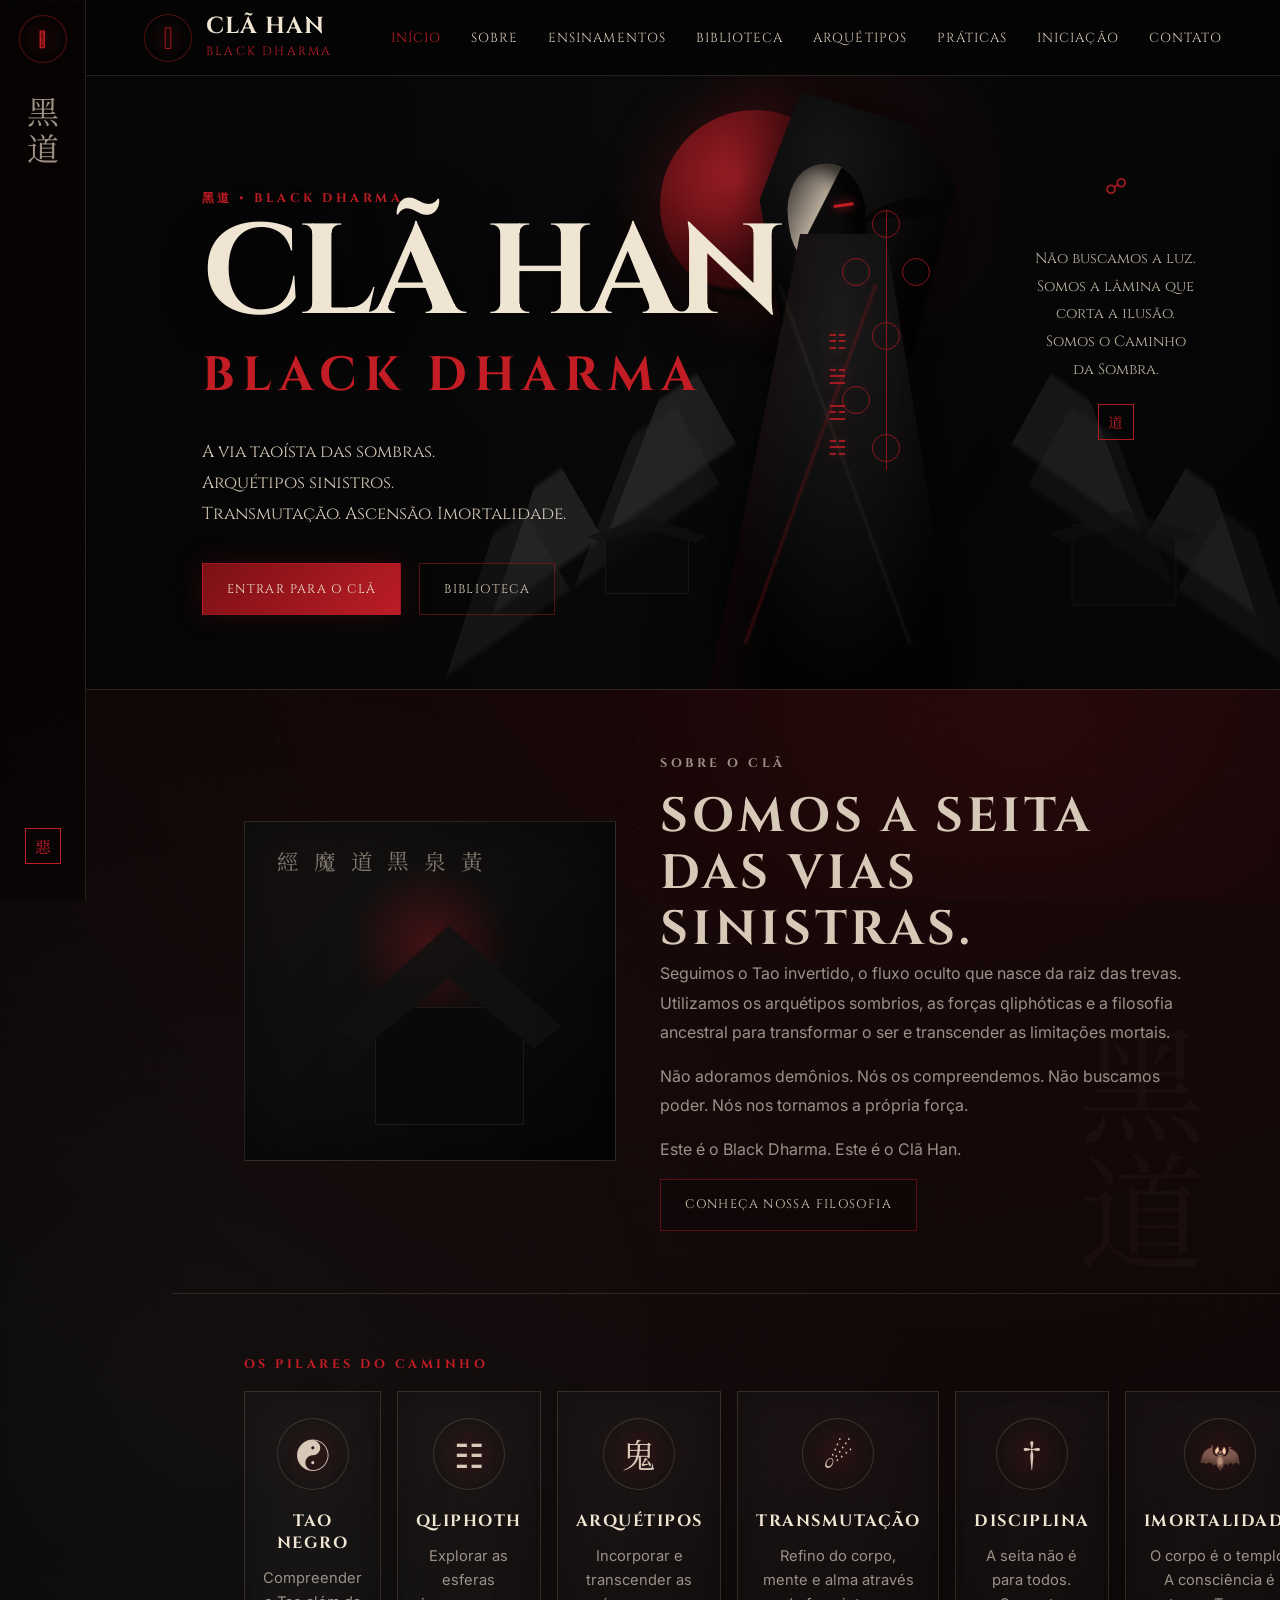
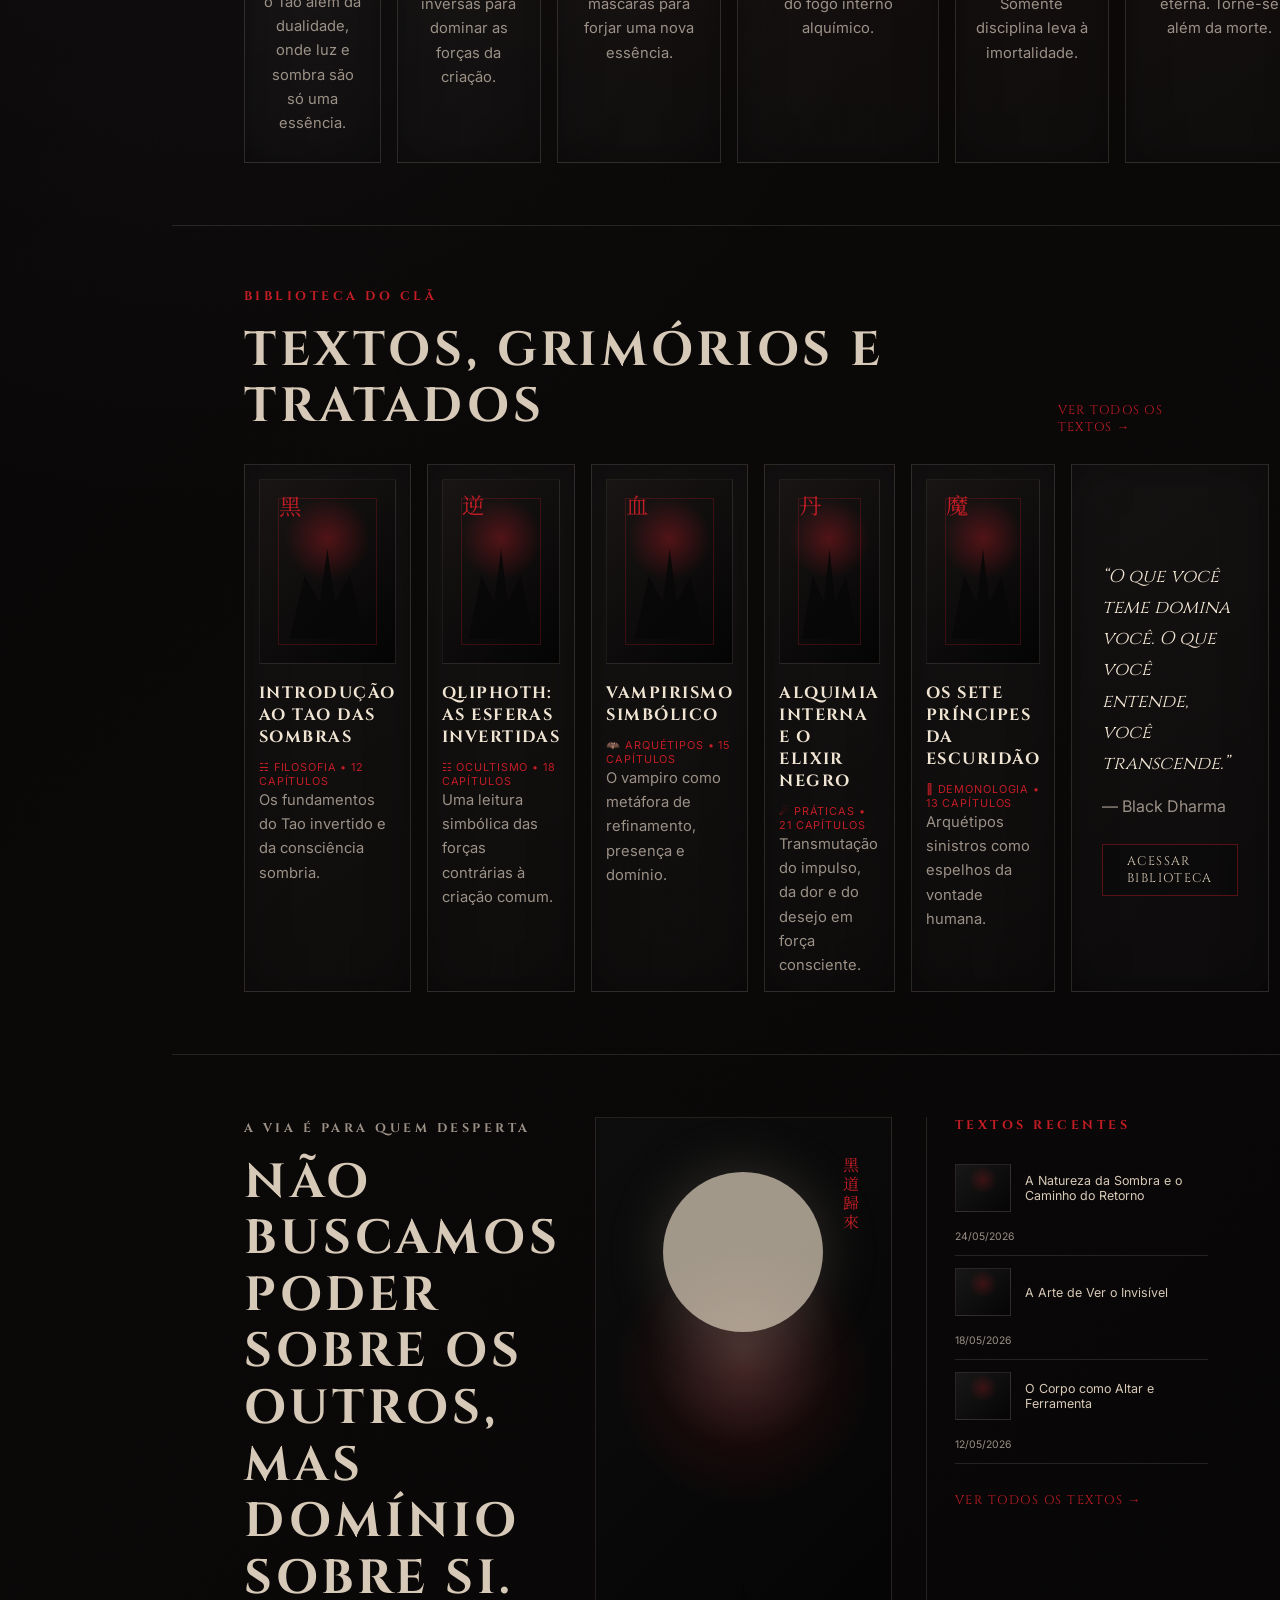
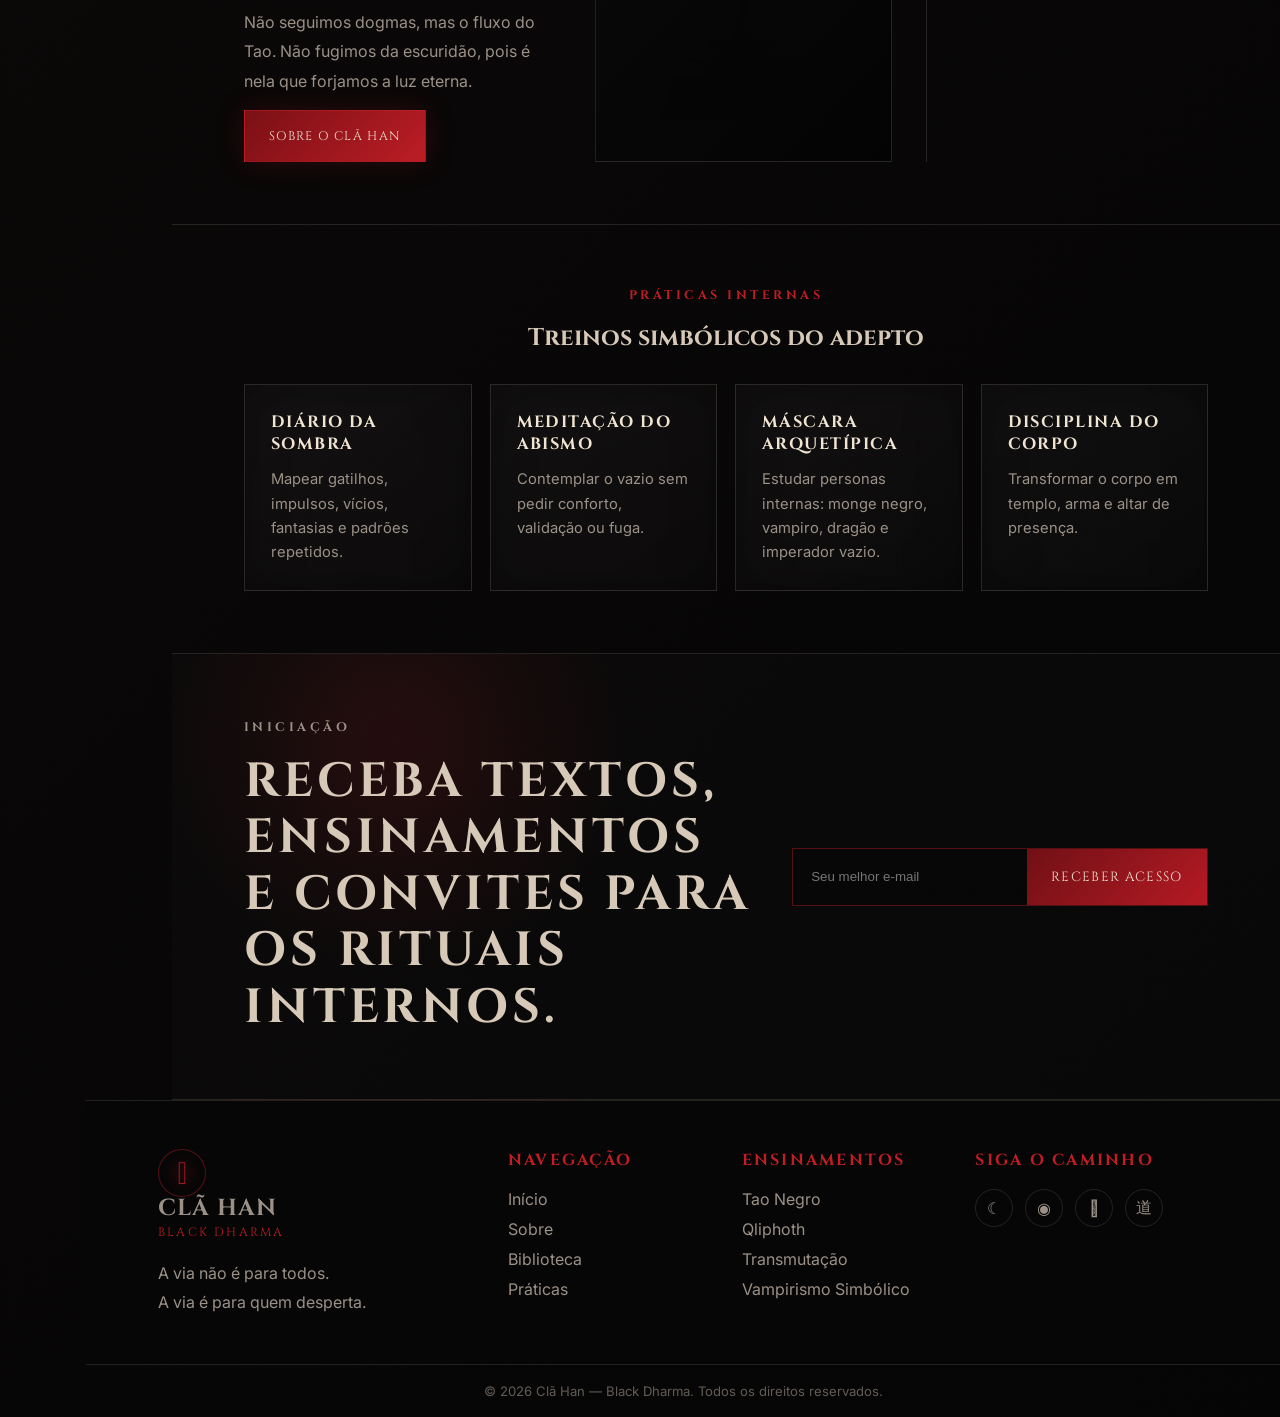
==== index.html @ 03c81290 "Add files via upload" ====
<!DOCTYPE html>
<html lang="pt-BR">
<head>
  <meta charset="UTF-8" />
  <meta name="viewport" content="width=device-width, initial-scale=1.0" />

  <title>Clã Han | Black Dharma</title>
  <meta name="description" content="Clã Han — Black Dharma. Seita taoísta das vias sinistras, biblioteca de textos, arquétipos sombrios, qliphoth e vampirismo simbólico." />

  <link rel="preconnect" href="https://fonts.googleapis.com">
  <link rel="preconnect" href="https://fonts.gstatic.com" crossorigin>
  <link href="https://fonts.googleapis.com/css2?family=Cinzel:wght@400;500;600;700;800;900&family=Inter:wght@300;400;500;600;700;800&family=Noto+Serif+SC:wght@400;600;700;900&display=swap" rel="stylesheet">

  <link rel="stylesheet" href="style.css" />
</head>

<body>
  <div class="noise"></div>
  <div class="ink-bg"></div>

  <aside class="left-banner">
    <div class="seal">𖤐</div>
    <div class="vertical-text">黑道</div>
    <div class="stamp">惡</div>
  </aside>

  <header class="site-header">
    <a class="brand" href="#inicio">
      <span class="brand-sigil">𖤐</span>
      <span>
        <strong>Clã Han</strong>
        <small>Black Dharma</small>
      </span>
    </a>

    <button class="menu-toggle" aria-label="Abrir menu">☰</button>

    <nav class="nav-menu">
      <a href="#inicio" class="active">Início</a>
      <a href="#sobre">Sobre</a>
      <a href="#ensinamentos">Ensinamentos</a>
      <a href="#biblioteca">Biblioteca</a>
      <a href="#arquetipos">Arquétipos</a>
      <a href="#praticas">Práticas</a>
      <a href="#iniciacao">Iniciação</a>
      <a href="#contato">Contato</a>
    </nav>
  </header>

  <main>
    <section class="hero" id="inicio">
      <div class="hero-art">
        <div class="red-moon"></div>
        <div class="mountains m1"></div>
        <div class="mountains m2"></div>
        <div class="temple temple-left"></div>
        <div class="temple temple-right"></div>
        <div class="cultivator">
          <div class="hair"></div>
          <div class="head"></div>
          <div class="robe"></div>
          <div class="robe-lines"></div>
          <div class="back-sigil">☷<br>☱<br>☲<br>☵</div>
        </div>
        <div class="qliphoth-sigil">
          <span></span><span></span><span></span><span></span><span></span><span></span>
        </div>
      </div>

      <div class="hero-copy">
        <p class="eyebrow">黑道 • Black Dharma</p>
        <h1>Clã Han</h1>
        <h2>Black Dharma</h2>
        <p>
          A via taoísta das sombras.<br>
          Arquétipos sinistros.<br>
          Transmutação. Ascensão. Imortalidade.
        </p>

        <div class="hero-actions">
          <a class="btn btn-red" href="#iniciacao">Entrar para o Clã</a>
          <a class="btn btn-dark" href="#biblioteca">Biblioteca</a>
        </div>
      </div>

      <div class="hero-side">
        <div class="thin-sigil">☍</div>
        <p>Não buscamos a luz.<br>Somos a lâmina que<br>corta a ilusão.</p>
        <p>Somos o Caminho<br>da Sombra.</p>
        <div class="stamp small">道</div>
      </div>
    </section>

    <section class="section about" id="sobre">
      <div class="image-panel">
        <div class="panel-temple"></div>
        <div class="panel-script">黃<br>泉<br>黑<br>道<br>魔<br>經</div>
      </div>

      <div class="about-copy">
        <p class="eyebrow">Sobre o Clã</p>
        <h2>Somos a seita das vias sinistras.</h2>
        <p>
          Seguimos o Tao invertido, o fluxo oculto que nasce da raiz das trevas.
          Utilizamos os arquétipos sombrios, as forças qliphóticas e a filosofia ancestral
          para transformar o ser e transcender as limitações mortais.
        </p>
        <p>
          Não adoramos demônios. Nós os compreendemos. Não buscamos poder.
          Nós nos tornamos a própria força.
        </p>
        <p>Este é o Black Dharma. Este é o Clã Han.</p>

        <a class="btn btn-outline" href="#ensinamentos">Conheça nossa filosofia</a>
      </div>

      <div class="ghost-kanji">黑道</div>
    </section>

    <section class="section teachings" id="ensinamentos">
      <div class="section-title">
        <p class="eyebrow">Os pilares do caminho</p>
      </div>

      <div class="pillar-grid">
        <article>
          <div class="icon yin">☯</div>
          <h3>Tao Negro</h3>
          <p>Compreender o Tao além da dualidade, onde luz e sombra são só uma essência.</p>
        </article>

        <article>
          <div class="icon">☷</div>
          <h3>Qliphoth</h3>
          <p>Explorar as esferas inversas para dominar as forças da criação.</p>
        </article>

        <article>
          <div class="icon">鬼</div>
          <h3>Arquétipos</h3>
          <p>Incorporar e transcender as máscaras para forjar uma nova essência.</p>
        </article>

        <article>
          <div class="icon">☄</div>
          <h3>Transmutação</h3>
          <p>Refino do corpo, mente e alma através do fogo interno alquímico.</p>
        </article>

        <article>
          <div class="icon">†</div>
          <h3>Disciplina</h3>
          <p>A seita não é para todos. Somente disciplina leva à imortalidade.</p>
        </article>

        <article>
          <div class="icon">🦇</div>
          <h3>Imortalidade</h3>
          <p>O corpo é o templo. A consciência é eterna. Torne-se além da morte.</p>
        </article>
      </div>
    </section>

    <section class="section library" id="biblioteca">
      <div class="section-bar">
        <div>
          <p class="eyebrow">Biblioteca do Clã</p>
          <h2>Textos, grimórios e tratados</h2>
        </div>
        <a href="biblioteca.html">Ver todos os textos →</a>
      </div>

      <div class="library-grid">
        <article class="book-card">
          <div class="book-cover cover-one"><span>黑</span></div>
          <h3>Introdução ao Tao das Sombras</h3>
          <small>☵ Filosofia • 12 capítulos</small>
          <p>Os fundamentos do Tao invertido e da consciência sombria.</p>
        </article>

        <article class="book-card">
          <div class="book-cover cover-two"><span>逆</span></div>
          <h3>Qliphoth: As Esferas Invertidas</h3>
          <small>☷ Ocultismo • 18 capítulos</small>
          <p>Uma leitura simbólica das forças contrárias à criação comum.</p>
        </article>

        <article class="book-card">
          <div class="book-cover cover-three"><span>血</span></div>
          <h3>Vampirismo Simbólico</h3>
          <small>🦇 Arquétipos • 15 capítulos</small>
          <p>O vampiro como metáfora de refinamento, presença e domínio.</p>
        </article>

        <article class="book-card">
          <div class="book-cover cover-four"><span>丹</span></div>
          <h3>Alquimia Interna e o Elixir Negro</h3>
          <small>☄ Práticas • 21 capítulos</small>
          <p>Transmutação do impulso, da dor e do desejo em força consciente.</p>
        </article>

        <article class="book-card">
          <div class="book-cover cover-five"><span>魔</span></div>
          <h3>Os Sete Príncipes da Escuridão</h3>
          <small>𖤐 Demonologia • 13 capítulos</small>
          <p>Arquétipos sinistros como espelhos da vontade humana.</p>
        </article>

        <article class="quote-card">
          <p>“O que você teme domina você. O que você entende, você transcende.”</p>
          <span>— Black Dharma</span>
          <a class="btn btn-outline" href="biblioteca.html">Acessar biblioteca</a>
        </article>
      </div>
    </section>

    <section class="section split-lore" id="arquetipos">
      <div class="lore-copy">
        <p class="eyebrow">A via é para quem desperta</p>
        <h2>Não buscamos poder sobre os outros, mas domínio sobre si.</h2>
        <p>
          Não seguimos dogmas, mas o fluxo do Tao. Não fugimos da escuridão,
          pois é nela que forjamos a luz eterna.
        </p>
        <a class="btn btn-red" href="#sobre">Sobre o Clã Han</a>
      </div>

      <div class="lore-image">
        <div class="moon-gate"></div>
        <div class="pagoda"></div>
        <div class="vertical-red">黑道歸來</div>
      </div>

      <div class="recent-texts">
        <p class="eyebrow">Textos recentes</p>
        <a href="#"><span></span>A Natureza da Sombra e o Caminho do Retorno <small>24/05/2026</small></a>
        <a href="#"><span></span>A Arte de Ver o Invisível <small>18/05/2026</small></a>
        <a href="#"><span></span>O Corpo como Altar e Ferramenta <small>12/05/2026</small></a>
        <a class="all-texts" href="biblioteca.html">Ver todos os textos →</a>
      </div>
    </section>

    <section class="section practices" id="praticas">
      <div class="section-title center">
        <p class="eyebrow">Práticas internas</p>
        <h2>Treinos simbólicos do adepto</h2>
      </div>

      <div class="practice-grid">
        <article>
          <h3>Diário da Sombra</h3>
          <p>Mapear gatilhos, impulsos, vícios, fantasias e padrões repetidos.</p>
        </article>
        <article>
          <h3>Meditação do Abismo</h3>
          <p>Contemplar o vazio sem pedir conforto, validação ou fuga.</p>
        </article>
        <article>
          <h3>Máscara Arquetípica</h3>
          <p>Estudar personas internas: monge negro, vampiro, dragão e imperador vazio.</p>
        </article>
        <article>
          <h3>Disciplina do Corpo</h3>
          <p>Transformar o corpo em templo, arma e altar de presença.</p>
        </article>
      </div>
    </section>

    <section class="section initiation" id="iniciacao">
      <div>
        <p class="eyebrow">Iniciação</p>
        <h2>Receba textos, ensinamentos e convites para os rituais internos.</h2>
      </div>

      <form class="join-form">
        <input type="email" placeholder="Seu melhor e-mail" />
        <button type="submit">Receber acesso</button>
      </form>
    </section>
  </main>

  <footer class="footer" id="contato">
    <div>
      <a class="brand footer-brand" href="#inicio">
        <span class="brand-sigil">𖤐</span>
        <span>
          <strong>Clã Han</strong>
          <small>Black Dharma</small>
        </span>
      </a>
      <p>A via não é para todos.<br>A via é para quem desperta.</p>
    </div>

    <div>
      <h4>Navegação</h4>
      <a href="#inicio">Início</a>
      <a href="#sobre">Sobre</a>
      <a href="#biblioteca">Biblioteca</a>
      <a href="#praticas">Práticas</a>
    </div>

    <div>
      <h4>Ensinamentos</h4>
      <a href="#">Tao Negro</a>
      <a href="#">Qliphoth</a>
      <a href="#">Transmutação</a>
      <a href="#">Vampirismo Simbólico</a>
    </div>

    <div>
      <h4>Siga o Caminho</h4>
      <div class="socials">
        <a href="#">☾</a>
        <a href="#">◉</a>
        <a href="#">𖤐</a>
        <a href="#">道</a>
      </div>
    </div>
  </footer>

  <div class="copyright">
    © <span id="year"></span> Clã Han — Black Dharma. Todos os direitos reservados.
  </div>

  <script src="script.js"></script>
</body>
</html>
---- style.css ----
:root {
  --black: #050505;
  --black-2: #090808;
  --black-3: #101010;
  --red: #8e1118;
  --red-2: #c21d25;
  --red-dark: #3b080b;
  --bone: #d7c9b7;
  --bone-2: #f0e4d2;
  --muted: #9b9187;
  --line: rgba(215,201,183,.14);
  --line-red: rgba(194,29,37,.42);
  --card: rgba(255,255,255,.035);
  --card-2: rgba(255,255,255,.06);
}

* { margin: 0; padding: 0; box-sizing: border-box; }
html { scroll-behavior: smooth; }

body {
  min-height: 100vh;
  background:
    radial-gradient(circle at 70% 10%, rgba(142,17,24,.18), transparent 30%),
    radial-gradient(circle at 15% 30%, rgba(255,255,255,.035), transparent 22%),
    linear-gradient(135deg, #040404, #0b0808 48%, #050505);
  color: var(--bone);
  font-family: Inter, sans-serif;
  overflow-x: hidden;
}

.noise {
  position: fixed;
  inset: 0;
  pointer-events: none;
  z-index: -1;
  opacity: .17;
  background-image:
    radial-gradient(circle at 10% 20%, rgba(255,255,255,.22) 0 1px, transparent 1px),
    radial-gradient(circle at 80% 50%, rgba(255,255,255,.16) 0 1px, transparent 1px),
    radial-gradient(circle at 40% 80%, rgba(255,255,255,.12) 0 1px, transparent 1px);
  background-size: 90px 90px, 140px 140px, 210px 210px;
}

.ink-bg {
  position: fixed;
  inset: 0;
  pointer-events: none;
  z-index: -2;
  background:
    radial-gradient(ellipse at 50% 0%, rgba(255,255,255,.08), transparent 34%),
    radial-gradient(ellipse at 80% 80%, rgba(142,17,24,.12), transparent 30%);
  filter: blur(1px);
}

body::before {
  content: "";
  position: fixed;
  inset: 0;
  pointer-events: none;
  background-image:
    linear-gradient(rgba(215,201,183,.035) 1px, transparent 1px),
    linear-gradient(90deg, rgba(215,201,183,.026) 1px, transparent 1px);
  background-size: 72px 72px;
  mask-image: linear-gradient(to bottom, black, transparent 82%);
}

h1, h2, h3, h4, .brand {
  font-family: Cinzel, serif;
}

.left-banner {
  position: fixed;
  left: 0;
  top: 0;
  width: 86px;
  height: 100vh;
  border-right: 1px solid var(--line);
  background: rgba(0,0,0,.36);
  z-index: 30;
  display: flex;
  flex-direction: column;
  align-items: center;
  padding-top: 15px;
}

.seal, .brand-sigil {
  width: 48px;
  height: 48px;
  border: 1px solid var(--line-red);
  border-radius: 50%;
  display: grid;
  place-items: center;
  color: var(--red-2);
  background: radial-gradient(circle, rgba(142,17,24,.16), transparent 64%);
}

.vertical-text {
  margin-top: 32px;
  writing-mode: vertical-rl;
  font-family: "Noto Serif SC", serif;
  font-size: 2rem;
  color: rgba(215,201,183,.72);
  letter-spacing: .18em;
}

.stamp {
  margin-top: auto;
  margin-bottom: 36px;
  width: 36px;
  height: 36px;
  display: grid;
  place-items: center;
  border: 1px solid var(--red-2);
  color: var(--red-2);
  font-family: "Noto Serif SC", serif;
}

.stamp.small {
  margin: 20px auto 0;
}

.site-header {
  position: fixed;
  top: 0;
  left: 86px;
  right: 0;
  height: 76px;
  z-index: 25;
  display: flex;
  align-items: center;
  justify-content: space-between;
  padding: 0 58px;
  border-bottom: 1px solid var(--line);
  background: rgba(5,5,5,.78);
  backdrop-filter: blur(16px);
}

.brand {
  display: flex;
  align-items: center;
  gap: 14px;
  color: var(--bone-2);
  text-decoration: none;
  text-transform: uppercase;
  letter-spacing: .06em;
}

.brand strong {
  display: block;
  font-size: 1.45rem;
  line-height: 1;
}

.brand small {
  display: block;
  margin-top: 4px;
  color: var(--red-2);
  font-size: .76rem;
  letter-spacing: .18em;
}

.nav-menu {
  display: flex;
  align-items: center;
  gap: 30px;
}

.nav-menu a {
  color: var(--bone);
  font-family: Cinzel, serif;
  font-size: .82rem;
  letter-spacing: .08em;
  text-decoration: none;
  text-transform: uppercase;
  transition: .2s;
}

.nav-menu a:hover,
.nav-menu a.active {
  color: var(--red-2);
}

.menu-toggle {
  display: none;
  background: transparent;
  border: 0;
  color: var(--bone);
  font-size: 1.6rem;
}

main, .footer, .copyright {
  margin-left: 86px;
}

.hero {
  position: relative;
  min-height: 690px;
  overflow: hidden;
  border-bottom: 1px solid var(--line);
}

.hero-art {
  position: absolute;
  inset: 0;
  background:
    linear-gradient(90deg, #050505 0%, rgba(5,5,5,.82) 25%, rgba(5,5,5,.18) 56%, #050505 100%),
    radial-gradient(circle at 64% 28%, rgba(194,29,37,.24), transparent 20%),
    linear-gradient(135deg, #111, #030303);
}

.red-moon {
  position: absolute;
  width: 190px;
  height: 190px;
  border-radius: 50%;
  top: 110px;
  right: 36%;
  background: radial-gradient(circle at 40% 35%, #cf2631, #5f0d12 65%, transparent 68%);
  box-shadow: 0 0 70px rgba(194,29,37,.32);
  opacity: .76;
}

.mountains {
  position: absolute;
  left: 32%;
  right: 0;
  bottom: 0;
  height: 68%;
  opacity: .72;
}

.mountains::before,
.mountains::after {
  content: "";
  position: absolute;
  bottom: 0;
  width: 58%;
  height: 90%;
  background: linear-gradient(145deg, transparent 0 35%, rgba(45,45,45,.88) 36% 48%, rgba(9,9,9,.96) 49%);
  clip-path: polygon(0 100%, 17% 42%, 29% 65%, 45% 18%, 67% 62%, 83% 35%, 100% 100%);
  filter: blur(.2px);
}

.mountains::after {
  right: 0;
  transform: scaleX(-1);
  opacity: .7;
}

.m2 {
  opacity: .42;
  transform: translateY(42px) scale(1.12);
}

.temple {
  position: absolute;
  bottom: 95px;
  width: 120px;
  height: 95px;
  opacity: .78;
}

.temple::before {
  content: "";
  position: absolute;
  inset: 30px 18px 0;
  background: #0a0a0a;
  border: 1px solid rgba(215,201,183,.09);
}

.temple::after {
  content: "";
  position: absolute;
  left: 0;
  right: 0;
  top: 18px;
  height: 32px;
  background: #111;
  clip-path: polygon(0 60%, 50% 0, 100% 60%, 90% 80%, 50% 40%, 10% 80%);
  box-shadow: 0 0 18px rgba(194,29,37,.2);
}

.temple-left { left: 42%; }
.temple-right { right: 8%; transform: scale(1.25); opacity: .55; }

.cultivator {
  position: absolute;
  right: 24%;
  bottom: 0;
  width: 330px;
  height: 610px;
  filter: drop-shadow(0 0 32px rgba(0,0,0,.8));
}

.head {
  position: absolute;
  top: 85px;
  left: 125px;
  width: 78px;
  height: 105px;
  border-radius: 48% 45% 46% 43%;
  background: linear-gradient(125deg, #211f1e, #b7aa9a 42%, #0b0b0b 43% 100%);
  transform: rotate(-8deg);
  box-shadow: inset -18px 0 18px rgba(0,0,0,.75);
}

.head::before {
  content: "";
  position: absolute;
  left: 47px;
  top: 42px;
  width: 20px;
  height: 3px;
  background: var(--red-2);
  box-shadow: 0 0 10px var(--red-2);
}

.hair {
  position: absolute;
  top: 20px;
  left: 76px;
  width: 230px;
  height: 250px;
  background: radial-gradient(ellipse at 35% 25%, #161616, #020202 68%);
  clip-path: polygon(20% 0, 70% 8%, 92% 30%, 82% 100%, 52% 78%, 26% 100%, 8% 45%);
  transform: rotate(7deg);
}

.hair::after {
  content: "";
  position: absolute;
  right: -60px;
  top: 90px;
  width: 190px;
  height: 155px;
  border-radius: 50%;
  border-top: 26px solid #050505;
  transform: rotate(20deg);
}

.robe {
  position: absolute;
  left: 34px;
  bottom: 0;
  width: 285px;
  height: 455px;
  background:
    linear-gradient(100deg, rgba(194,29,37,.16), transparent 38%),
    radial-gradient(ellipse at 50% 20%, #1b1b1b, #030303 68%);
  clip-path: polygon(36% 0, 66% 0, 92% 100%, 4% 100%);
  border-left: 1px solid rgba(194,29,37,.2);
  border-right: 1px solid rgba(194,29,37,.15);
}

.robe-lines {
  position: absolute;
  left: 80px;
  bottom: 45px;
  width: 210px;
  height: 360px;
  background-image:
    linear-gradient(110deg, transparent 0 38%, rgba(194,29,37,.28) 39%, transparent 40%),
    linear-gradient(70deg, transparent 0 48%, rgba(215,201,183,.08) 49%, transparent 50%);
  opacity: .8;
}

.back-sigil {
  position: absolute;
  top: 245px;
  left: 165px;
  color: rgba(194,29,37,.78);
  text-align: center;
  font-size: 1.3rem;
  letter-spacing: .28em;
  line-height: 1.7;
  text-shadow: 0 0 16px rgba(194,29,37,.45);
}

.qliphoth-sigil {
  position: absolute;
  top: 210px;
  right: 28%;
  width: 120px;
  height: 260px;
  opacity: .68;
  filter: drop-shadow(0 0 14px rgba(194,29,37,.42));
}

.qliphoth-sigil::before {
  content: "";
  position: absolute;
  left: 50%;
  top: 0;
  bottom: 0;
  border-left: 1px solid var(--red-2);
}

.qliphoth-sigil span {
  position: absolute;
  width: 28px;
  height: 28px;
  border: 1px solid var(--red-2);
  border-radius: 50%;
}

.qliphoth-sigil span:nth-child(1) { top: 0; left: 46px; }
.qliphoth-sigil span:nth-child(2) { top: 48px; left: 16px; }
.qliphoth-sigil span:nth-child(3) { top: 48px; right: 16px; }
.qliphoth-sigil span:nth-child(4) { top: 112px; left: 46px; }
.qliphoth-sigil span:nth-child(5) { top: 176px; left: 16px; }
.qliphoth-sigil span:nth-child(6) { top: 224px; left: 46px; }

.hero-copy {
  position: relative;
  z-index: 3;
  padding-top: 190px;
  margin-left: 116px;
  max-width: 620px;
}

.eyebrow {
  color: var(--red-2);
  font-family: Cinzel, serif;
  text-transform: uppercase;
  letter-spacing: .28em;
  font-size: .78rem;
  font-weight: 700;
  margin-bottom: 18px;
}

.hero h1 {
  font-size: clamp(4.5rem, 10vw, 8.4rem);
  line-height: .78;
  letter-spacing: -.04em;
  color: var(--bone-2);
  text-transform: uppercase;
  text-shadow: 0 8px 40px rgba(0,0,0,.7);
}

.hero h2 {
  color: var(--red-2);
  font-size: clamp(1.8rem, 4vw, 3rem);
  text-transform: uppercase;
  letter-spacing: .16em;
  margin-top: 18px;
}

.hero-copy p:not(.eyebrow) {
  margin-top: 28px;
  color: var(--bone);
  line-height: 1.8;
  font-family: Cinzel, serif;
  font-size: 1.08rem;
}

.hero-actions {
  display: flex;
  gap: 18px;
  flex-wrap: wrap;
  margin-top: 34px;
}

.btn {
  min-height: 52px;
  display: inline-flex;
  align-items: center;
  justify-content: center;
  padding: 0 24px;
  text-decoration: none;
  text-transform: uppercase;
  letter-spacing: .11em;
  font-size: .78rem;
  font-family: Cinzel, serif;
  border: 1px solid var(--line-red);
  transition: .22s;
}

.btn-red {
  background: linear-gradient(135deg, #7a1015, #bc1d25);
  color: var(--bone-2);
  box-shadow: 0 0 30px rgba(194,29,37,.18);
}

.btn-red:hover {
  transform: translateY(-3px);
  box-shadow: 0 0 45px rgba(194,29,37,.3);
}

.btn-dark,
.btn-outline {
  color: var(--bone);
  background: rgba(0,0,0,.2);
}

.btn-dark:hover,
.btn-outline:hover {
  background: rgba(142,17,24,.18);
  color: var(--bone-2);
}

.hero-side {
  position: absolute;
  right: 84px;
  top: 166px;
  z-index: 3;
  text-align: center;
  color: var(--bone);
  font-family: Cinzel, serif;
  font-size: .92rem;
  line-height: 1.9;
  opacity: .88;
}

.thin-sigil {
  color: var(--red-2);
  font-size: 1.4rem;
  margin-bottom: 36px;
}

.section {
  margin-left: 86px;
  padding: 62px 72px;
  border-bottom: 1px solid var(--line);
}

.about {
  position: relative;
  display: grid;
  grid-template-columns: .85fr 1.25fr;
  gap: 44px;
  align-items: center;
  overflow: hidden;
}

.image-panel {
  min-height: 340px;
  border: 1px solid var(--line);
  position: relative;
  background:
    radial-gradient(circle at 50% 36%, rgba(194,29,37,.28), transparent 28%),
    linear-gradient(135deg, #171313, #050505);
  box-shadow: inset 0 0 70px rgba(0,0,0,.5);
  overflow: hidden;
}

.panel-temple {
  position: absolute;
  left: 22%;
  right: 12%;
  bottom: 35px;
  height: 200px;
  opacity: .86;
}

.panel-temple::before {
  content: "";
  position: absolute;
  bottom: 0;
  left: 20%;
  width: 60%;
  height: 58%;
  background: #090909;
  border: 1px solid rgba(215,201,183,.1);
}

.panel-temple::after {
  content: "";
  position: absolute;
  top: 0;
  left: 4%;
  right: 4%;
  height: 70%;
  background: #111;
  clip-path: polygon(0 72%, 50% 0, 100% 72%, 88% 88%, 50% 38%, 12% 88%);
  box-shadow: 0 0 36px rgba(194,29,37,.22);
}

.panel-script {
  position: absolute;
  left: 24px;
  top: 28px;
  writing-mode: vertical-rl;
  font-family: "Noto Serif SC", serif;
  color: rgba(215,201,183,.56);
  font-size: 1.35rem;
  line-height: 1.7;
}

.about-copy h2,
.section-bar h2,
.split-lore h2,
.initiation h2,
.library-hero h1 {
  color: var(--bone);
  text-transform: uppercase;
  letter-spacing: .08em;
  font-size: clamp(1.8rem, 4vw, 3rem);
  line-height: 1.18;
}

.about-copy p,
.lore-copy p,
.initiation p {
  color: var(--muted);
  line-height: 1.85;
  margin-bottom: 14px;
  max-width: 760px;
}

.ghost-kanji {
  position: absolute;
  right: 46px;
  bottom: 18px;
  font-family: "Noto Serif SC", serif;
  font-size: 8rem;
  color: rgba(215,201,183,.035);
  writing-mode: vertical-rl;
}

.pillar-grid {
  display: grid;
  grid-template-columns: repeat(6, 1fr);
  gap: 16px;
}

.pillar-grid article,
.book-card,
.quote-card,
.practice-grid article,
.text-item {
  border: 1px solid var(--line);
  background: linear-gradient(145deg, rgba(255,255,255,.045), rgba(255,255,255,.018));
  box-shadow: inset 0 0 44px rgba(0,0,0,.34);
  transition: .22s;
}

.pillar-grid article:hover,
.book-card:hover,
.practice-grid article:hover,
.text-item:hover {
  border-color: var(--line-red);
  transform: translateY(-4px);
}

.pillar-grid article {
  min-height: 210px;
  padding: 26px 18px;
  text-align: center;
}

.icon {
  width: 72px;
  height: 72px;
  margin: 0 auto 20px;
  display: grid;
  place-items: center;
  border-radius: 50%;
  color: var(--bone);
  font-size: 2.1rem;
  border: 1px solid rgba(215,201,183,.18);
  background: radial-gradient(circle, rgba(194,29,37,.12), transparent 70%);
  font-family: "Noto Serif SC", serif;
}

.pillar-grid h3,
.book-card h3,
.practice-grid h3 {
  color: var(--bone-2);
  text-transform: uppercase;
  letter-spacing: .09em;
  font-size: 1.02rem;
  margin-bottom: 12px;
}

.pillar-grid p,
.book-card p,
.practice-grid p {
  color: var(--muted);
  line-height: 1.65;
  font-size: .92rem;
}

.section-bar {
  display: flex;
  justify-content: space-between;
  align-items: end;
  gap: 24px;
  margin-bottom: 28px;
}

.section-bar a,
.recent-texts a,
.text-item a {
  color: var(--red-2);
  text-decoration: none;
  font-family: Cinzel, serif;
  text-transform: uppercase;
  letter-spacing: .1em;
  font-size: .78rem;
}

.library-grid {
  display: grid;
  grid-template-columns: repeat(6, 1fr);
  gap: 16px;
}

.book-card {
  min-height: 310px;
  padding: 14px;
}

.book-cover {
  height: 185px;
  margin-bottom: 18px;
  position: relative;
  overflow: hidden;
  border: 1px solid rgba(215,201,183,.1);
  background:
    radial-gradient(circle at 50% 32%, rgba(194,29,37,.36), transparent 30%),
    linear-gradient(135deg, #1a1515, #040404);
}

.book-cover::before {
  content: "";
  position: absolute;
  inset: 18px;
  border: 1px solid rgba(194,29,37,.25);
}

.book-cover::after {
  content: "";
  position: absolute;
  left: 22%;
  right: 22%;
  bottom: 24px;
  height: 90px;
  background: #080808;
  clip-path: polygon(0 100%, 20% 30%, 40% 60%, 50% 0, 60% 60%, 80% 30%, 100% 100%);
  opacity: .85;
}

.book-cover span {
  position: absolute;
  left: 14px;
  top: 14px;
  writing-mode: vertical-rl;
  font-family: "Noto Serif SC", serif;
  color: var(--red-2);
  font-size: 1.4rem;
  z-index: 2;
}

.book-card small {
  display: block;
  margin-top: 12px;
  color: var(--red-2);
  text-transform: uppercase;
  font-size: .68rem;
  letter-spacing: .08em;
}

.quote-card {
  padding: 30px;
  display: flex;
  flex-direction: column;
  justify-content: center;
}

.quote-card p {
  font-family: Cinzel, serif;
  color: var(--bone-2);
  font-style: italic;
  font-size: 1.15rem;
  line-height: 1.7;
}

.quote-card span {
  color: var(--muted);
  margin: 16px 0 28px;
}

.split-lore {
  display: grid;
  grid-template-columns: .9fr 1fr .95fr;
  gap: 34px;
  align-items: stretch;
}

.lore-image {
  min-height: 300px;
  position: relative;
  background:
    radial-gradient(circle at 50% 36%, rgba(215,201,183,.17), transparent 22%),
    radial-gradient(circle at 50% 40%, rgba(194,29,37,.18), transparent 32%),
    linear-gradient(135deg, #0d0d0d, #030303);
  border: 1px solid var(--line);
  overflow: hidden;
}

.moon-gate {
  position: absolute;
  width: 160px;
  height: 160px;
  left: calc(50% - 80px);
  top: 54px;
  border-radius: 50%;
  background: rgba(215,201,183,.74);
  box-shadow: 0 0 60px rgba(215,201,183,.18);
}

.pagoda {
  position: absolute;
  left: 22%;
  right: 22%;
  bottom: 40px;
  height: 140px;
  background: #050505;
  clip-path: polygon(0 100%, 8% 68%, 28% 68%, 15% 55%, 34% 55%, 28% 42%, 44% 42%, 50% 0, 56% 42%, 72% 42%, 66% 55%, 85% 55%, 72% 68%, 92% 68%, 100% 100%);
}

.vertical-red {
  position: absolute;
  right: 28px;
  top: 38px;
  writing-mode: vertical-rl;
  color: var(--red-2);
  font-family: "Noto Serif SC", serif;
  letter-spacing: .18em;
}

.recent-texts {
  border-left: 1px solid var(--line);
  padding-left: 28px;
}

.recent-texts a {
  display: grid;
  grid-template-columns: 56px 1fr;
  gap: 14px;
  align-items: center;
  padding: 12px 0;
  border-bottom: 1px solid var(--line);
  color: var(--bone);
  text-transform: none;
  letter-spacing: 0;
  font-family: Inter, sans-serif;
}

.recent-texts a span {
  width: 56px;
  height: 48px;
  background:
    radial-gradient(circle at 50% 32%, rgba(194,29,37,.25), transparent 34%),
    linear-gradient(135deg, #181818, #050505);
  border: 1px solid var(--line);
}

.recent-texts small {
  display: block;
  color: var(--muted);
  margin-top: 4px;
}

.recent-texts .all-texts {
  display: block;
  color: var(--red-2);
  border: 0;
  margin-top: 16px;
  font-family: Cinzel, serif;
  text-transform: uppercase;
  letter-spacing: .12em;
}

.center {
  text-align: center;
  margin-bottom: 30px;
}

.practice-grid {
  display: grid;
  grid-template-columns: repeat(4, 1fr);
  gap: 18px;
}

.practice-grid article {
  padding: 26px;
  min-height: 190px;
}

.initiation {
  display: grid;
  grid-template-columns: 1.1fr .9fr;
  gap: 40px;
  align-items: center;
  background:
    radial-gradient(circle at 20% 20%, rgba(194,29,37,.14), transparent 24%),
    rgba(255,255,255,.015);
}

.join-form {
  display: flex;
  gap: 0;
  border: 1px solid var(--line-red);
  background: rgba(0,0,0,.25);
  height: 58px;
}

.join-form input {
  flex: 1;
  border: 0;
  background: transparent;
  color: var(--bone);
  padding: 0 18px;
  outline: none;
}

.join-form button {
  width: 180px;
  border: 0;
  background: linear-gradient(135deg, #711016, #b51a23);
  color: var(--bone-2);
  font-family: Cinzel, serif;
  text-transform: uppercase;
  letter-spacing: .1em;
  cursor: pointer;
}

.footer {
  padding: 48px 72px;
  border-bottom: 1px solid var(--line);
  border-top: 1px solid var(--line);
  display: grid;
  grid-template-columns: 1.6fr 1fr 1fr 1.2fr;
  gap: 40px;
  background: #060606;
}

.footer p {
  color: var(--muted);
  line-height: 1.8;
  margin-top: 18px;
}

.footer h4 {
  color: var(--red-2);
  text-transform: uppercase;
  letter-spacing: .14em;
  margin-bottom: 18px;
}

.footer a {
  display: block;
  color: var(--muted);
  text-decoration: none;
  margin-bottom: 10px;
}

.socials {
  display: flex;
  gap: 12px;
}

.socials a {
  width: 38px;
  height: 38px;
  display: grid;
  place-items: center;
  border: 1px solid var(--line);
  border-radius: 50%;
}

.copyright {
  padding: 18px 72px;
  text-align: center;
  color: rgba(155,145,135,.62);
  font-size: .82rem;
}

/* Biblioteca */
.library-page main,
.library-page .footer,
.library-page .copyright {
  margin-left: 0;
}

.library-page .site-header {
  left: 0;
}

.library-main {
  padding-top: 76px;
}

.library-hero {
  padding: 110px 72px 60px;
  border-bottom: 1px solid var(--line);
  background:
    radial-gradient(circle at 80% 30%, rgba(194,29,37,.16), transparent 26%),
    linear-gradient(135deg, #070707, #030303);
}

.library-hero p {
  max-width: 820px;
  color: var(--muted);
  line-height: 1.8;
  margin-top: 18px;
}

.text-list {
  padding: 50px 72px;
  display: grid;
  gap: 18px;
}

.text-item {
  padding: 28px;
}

.text-item small {
  color: var(--red-2);
  text-transform: uppercase;
  letter-spacing: .12em;
}

.text-item h2 {
  margin: 10px 0;
  color: var(--bone-2);
}

.text-item p {
  color: var(--muted);
  line-height: 1.7;
  margin-bottom: 14px;
}

@media (max-width: 1200px) {
  .pillar-grid { grid-template-columns: repeat(3, 1fr); }
  .library-grid { grid-template-columns: repeat(3, 1fr); }
  .split-lore { grid-template-columns: 1fr; }
  .cultivator { right: 10%; opacity: .8; }
}

@media (max-width: 900px) {
  .left-banner { display: none; }
  main, .footer, .copyright, .section { margin-left: 0; }

  .site-header {
    left: 0;
    height: auto;
    min-height: 72px;
    padding: 14px 18px;
  }

  .menu-toggle { display: block; }

  .nav-menu {
    display: none;
    position: absolute;
    top: 72px;
    left: 12px;
    right: 12px;
    padding: 18px;
    border: 1px solid var(--line);
    background: rgba(5,5,5,.96);
    flex-direction: column;
    align-items: flex-start;
    gap: 16px;
  }

  .nav-menu.active,
  .nav-menu.always {
    display: flex;
  }

  .hero-copy {
    margin-left: 22px;
    padding-top: 150px;
  }

  .hero-side { display: none; }
  .cultivator { right: -80px; opacity: .48; }
  .section { padding: 44px 22px; }
  .about, .initiation { grid-template-columns: 1fr; }
  .pillar-grid, .library-grid, .practice-grid { grid-template-columns: 1fr; }
  .section-bar { align-items: flex-start; flex-direction: column; }
  .footer { grid-template-columns: 1fr; padding: 44px 22px; }
  .copyright { padding: 18px 22px; }
}

@media (max-width: 560px) {
  .brand strong { font-size: 1.05rem; }
  .brand-sigil { width: 40px; height: 40px; }
  .hero h1 { font-size: 4rem; }
  .hero h2 { font-size: 1.4rem; }
  .hero { min-height: 660px; }
  .red-moon { right: 8%; }
  .join-form { flex-direction: column; height: auto; }
  .join-form input, .join-form button { height: 54px; width: 100%; }
}
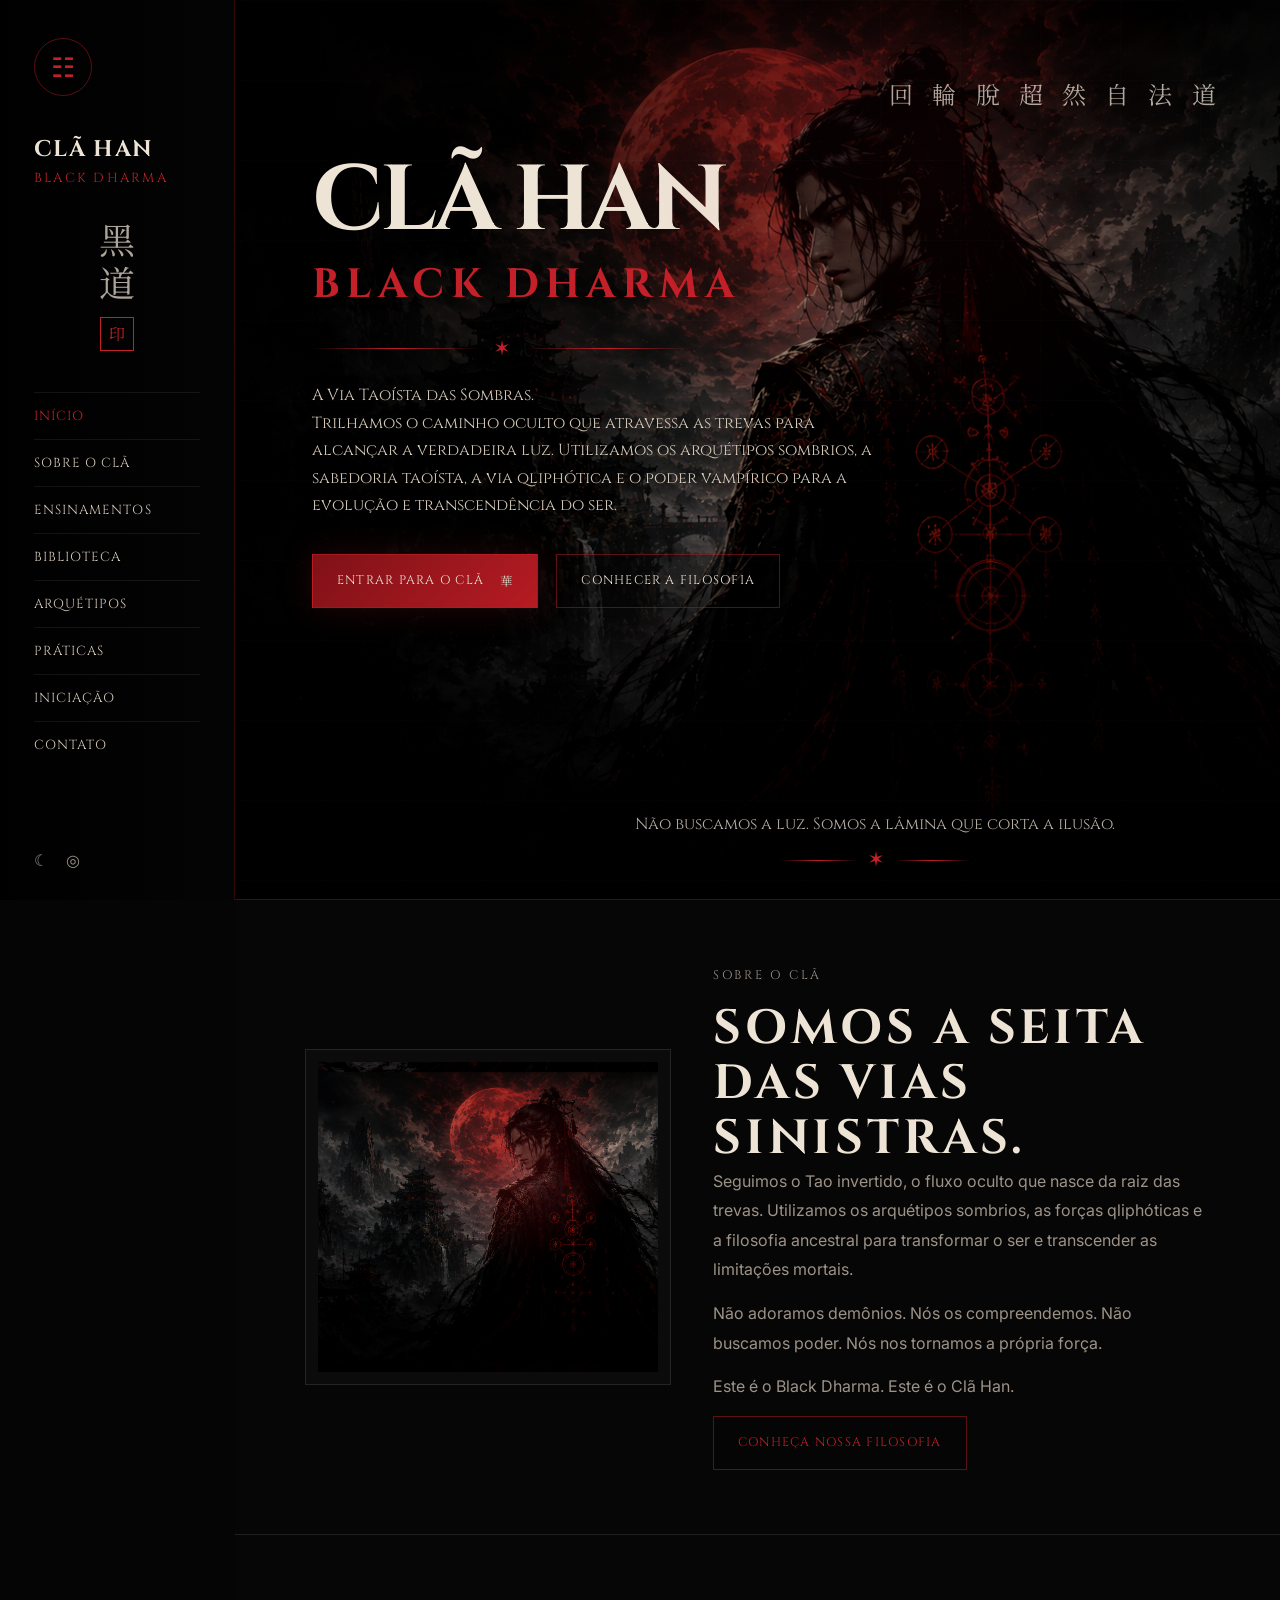
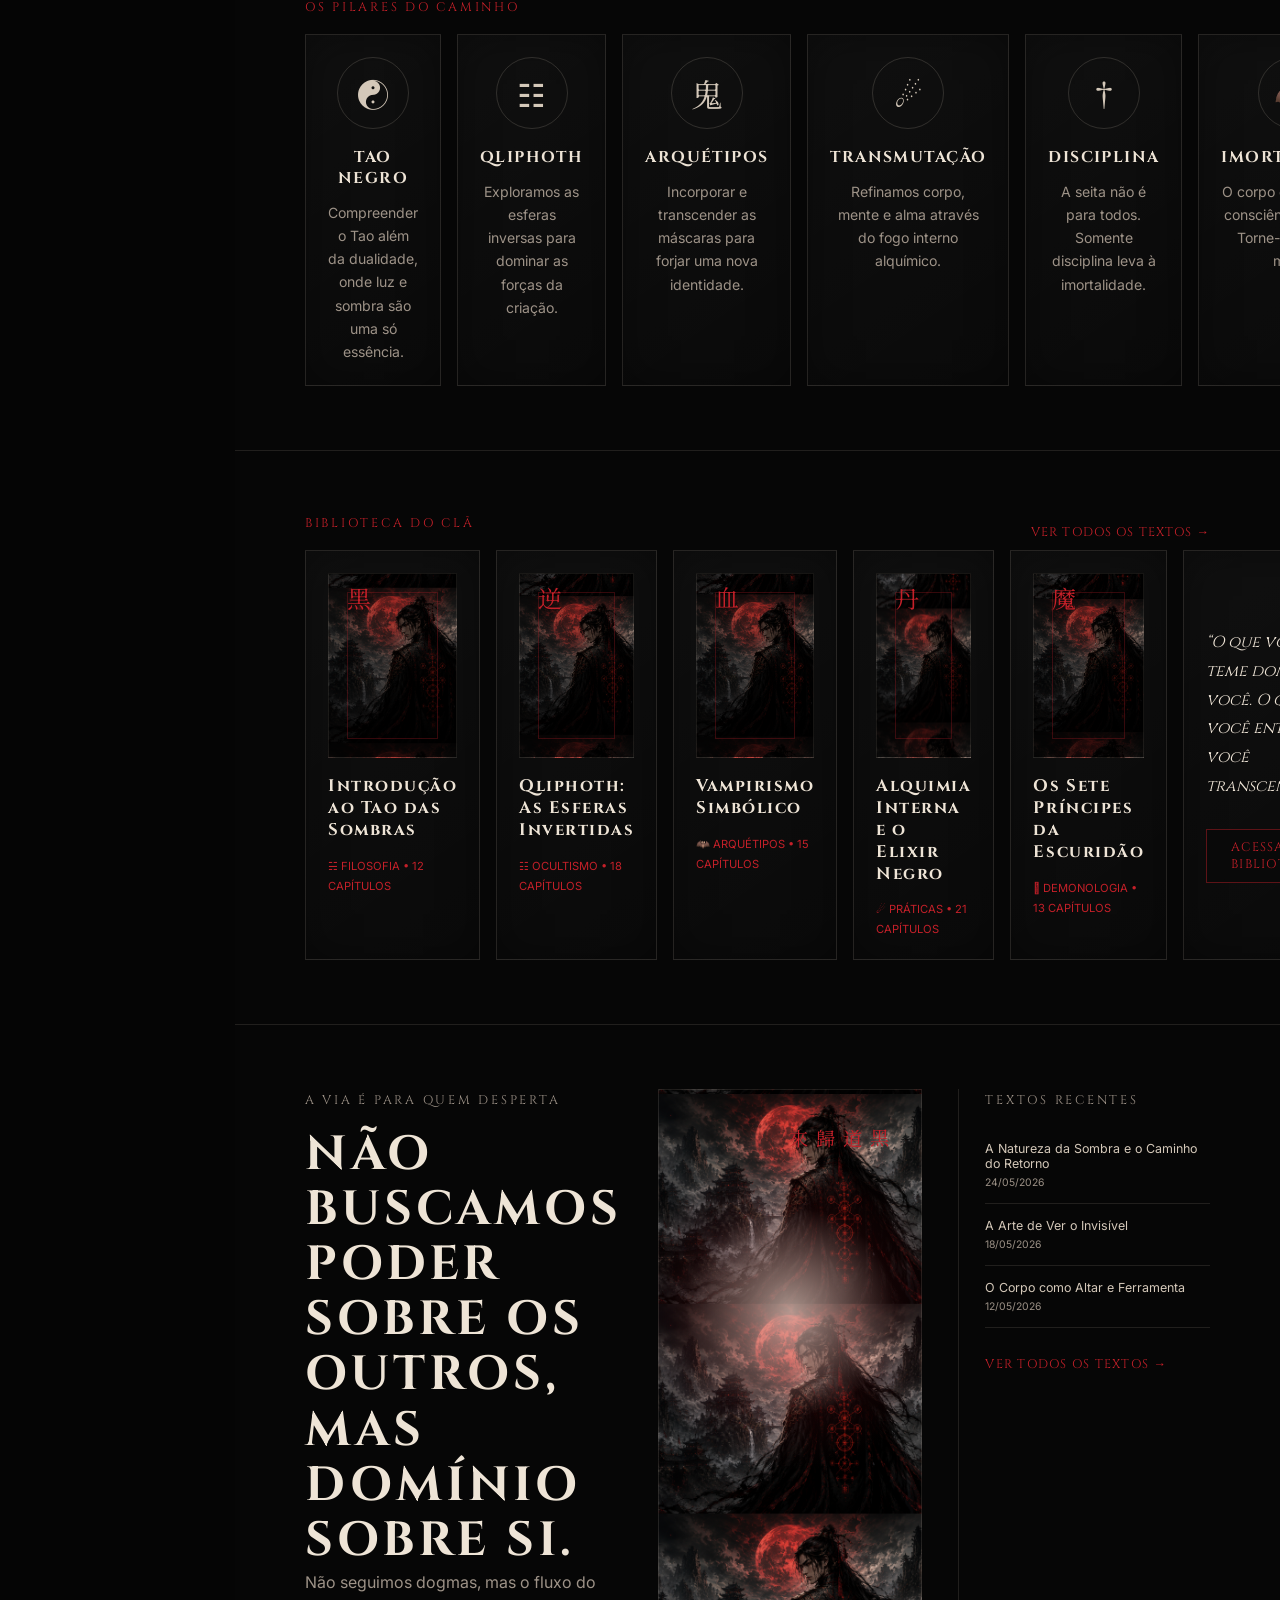
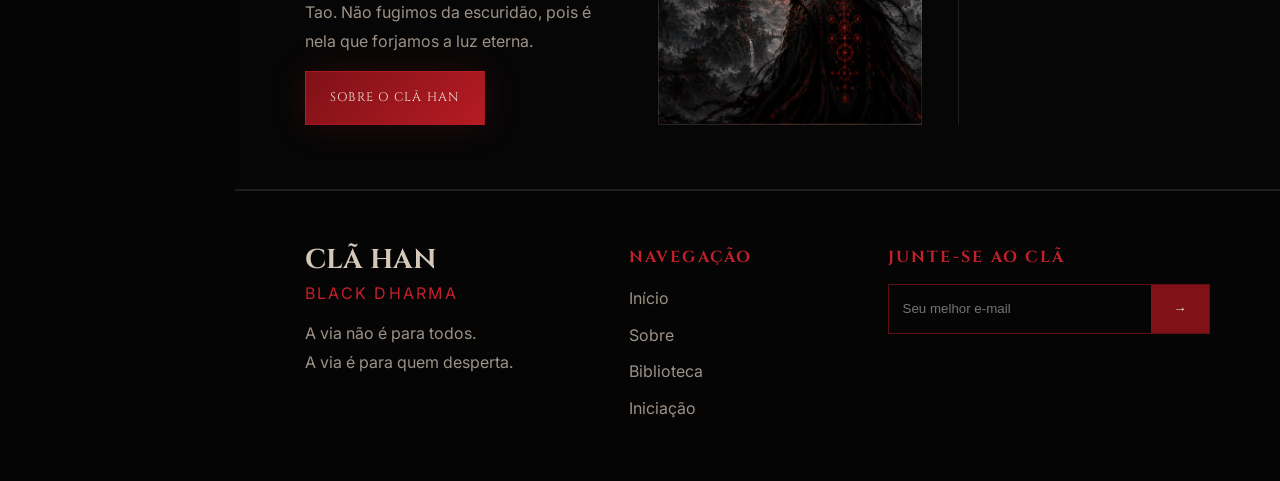
==== commit 245819f5: "Add files via upload" ====
--- a/index.html
+++ b/index.html
@@ -5,39 +5,32 @@
   <meta name="viewport" content="width=device-width, initial-scale=1.0" />
 
   <title>Clã Han | Black Dharma</title>
-  <meta name="description" content="Clã Han — Black Dharma. Seita taoísta das vias sinistras, biblioteca de textos, arquétipos sombrios, qliphoth e vampirismo simbólico." />
+  <meta name="description" content="Clã Han — Black Dharma. A via taoísta das sombras." />
 
   <link rel="preconnect" href="https://fonts.googleapis.com">
   <link rel="preconnect" href="https://fonts.gstatic.com" crossorigin>
-  <link href="https://fonts.googleapis.com/css2?family=Cinzel:wght@400;500;600;700;800;900&family=Inter:wght@300;400;500;600;700;800&family=Noto+Serif+SC:wght@400;600;700;900&display=swap" rel="stylesheet">
+  <link href="https://fonts.googleapis.com/css2?family=Cinzel:wght@400;500;600;700;800;900&family=Inter:wght@300;400;500;600;700&family=Noto+Serif+SC:wght@400;600;700;900&display=swap" rel="stylesheet">
 
   <link rel="stylesheet" href="style.css" />
 </head>
 
 <body>
-  <div class="noise"></div>
-  <div class="ink-bg"></div>
-
-  <aside class="left-banner">
-    <div class="seal">𖤐</div>
-    <div class="vertical-text">黑道</div>
-    <div class="stamp">惡</div>
-  </aside>
-
-  <header class="site-header">
-    <a class="brand" href="#inicio">
-      <span class="brand-sigil">𖤐</span>
-      <span>
-        <strong>Clã Han</strong>
-        <small>Black Dharma</small>
-      </span>
+  <div class="grain"></div>
+
+  <aside class="sidebar">
+    <div class="top-sigil">☷</div>
+
+    <a href="#inicio" class="side-brand">
+      <strong>Clã Han</strong>
+      <span>Black Dharma</span>
     </a>
 
-    <button class="menu-toggle" aria-label="Abrir menu">☰</button>
-
-    <nav class="nav-menu">
-      <a href="#inicio" class="active">Início</a>
-      <a href="#sobre">Sobre</a>
+    <div class="hanzi">黑道</div>
+    <div class="stamp">印</div>
+
+    <nav class="side-nav">
+      <a class="active" href="#inicio">Início</a>
+      <a href="#sobre">Sobre o Clã</a>
       <a href="#ensinamentos">Ensinamentos</a>
       <a href="#biblioteca">Biblioteca</a>
       <a href="#arquetipos">Arquétipos</a>
@@ -45,59 +38,58 @@
       <a href="#iniciacao">Iniciação</a>
       <a href="#contato">Contato</a>
     </nav>
-  </header>
+
+    <div class="side-icons">
+      <span>☾</span>
+      <span>◎</span>
+    </div>
+  </aside>
 
   <main>
     <section class="hero" id="inicio">
-      <div class="hero-art">
-        <div class="red-moon"></div>
-        <div class="mountains m1"></div>
-        <div class="mountains m2"></div>
-        <div class="temple temple-left"></div>
-        <div class="temple temple-right"></div>
-        <div class="cultivator">
-          <div class="hair"></div>
-          <div class="head"></div>
-          <div class="robe"></div>
-          <div class="robe-lines"></div>
-          <div class="back-sigil">☷<br>☱<br>☲<br>☵</div>
-        </div>
-        <div class="qliphoth-sigil">
-          <span></span><span></span><span></span><span></span><span></span><span></span>
-        </div>
-      </div>
-
-      <div class="hero-copy">
-        <p class="eyebrow">黑道 • Black Dharma</p>
+      <div class="hero-bg"></div>
+
+      <div class="hero-text">
         <h1>Clã Han</h1>
         <h2>Black Dharma</h2>
-        <p>
-          A via taoísta das sombras.<br>
-          Arquétipos sinistros.<br>
-          Transmutação. Ascensão. Imortalidade.
-        </p>
-
-        <div class="hero-actions">
-          <a class="btn btn-red" href="#iniciacao">Entrar para o Clã</a>
-          <a class="btn btn-dark" href="#biblioteca">Biblioteca</a>
+
+        <div class="divider">
+          <span></span>
+          <b>✶</b>
+          <span></span>
         </div>
-      </div>
-
-      <div class="hero-side">
-        <div class="thin-sigil">☍</div>
-        <p>Não buscamos a luz.<br>Somos a lâmina que<br>corta a ilusão.</p>
-        <p>Somos o Caminho<br>da Sombra.</p>
-        <div class="stamp small">道</div>
+
+        <p>
+          A Via Taoísta das Sombras.<br>
+          Trilhamos o caminho oculto que atravessa as trevas
+          para alcançar a verdadeira luz. Utilizamos os arquétipos
+          sombrios, a sabedoria taoísta, a via qliphótica e o poder
+          vampírico para a evolução e transcendência do ser.
+        </p>
+
+        <div class="actions">
+          <a class="btn primary" href="#iniciacao">Entrar para o Clã <em>華</em></a>
+          <a class="btn ghost" href="#sobre">Conhecer a Filosofia</a>
+        </div>
+      </div>
+
+      <div class="right-calligraphy">
+        <span>道<br>法<br>自<br>然</span>
+        <span>超<br>脫<br>輪<br>回</span>
+      </div>
+
+      <div class="bottom-phrase">
+        Não buscamos a luz. Somos a lâmina que corta a ilusão.
+        <div class="bottom-mark"><span></span><b>✶</b><span></span></div>
       </div>
     </section>
 
     <section class="section about" id="sobre">
-      <div class="image-panel">
-        <div class="panel-temple"></div>
-        <div class="panel-script">黃<br>泉<br>黑<br>道<br>魔<br>經</div>
-      </div>
-
-      <div class="about-copy">
+      <div class="temple-card">
+        <div class="fake-art"></div>
+      </div>
+
+      <div class="copy">
         <p class="eyebrow">Sobre o Clã</p>
         <h2>Somos a seita das vias sinistras.</h2>
         <p>
@@ -111,50 +103,46 @@
         </p>
         <p>Este é o Black Dharma. Este é o Clã Han.</p>
 
-        <a class="btn btn-outline" href="#ensinamentos">Conheça nossa filosofia</a>
-      </div>
-
-      <div class="ghost-kanji">黑道</div>
-    </section>
-
-    <section class="section teachings" id="ensinamentos">
-      <div class="section-title">
-        <p class="eyebrow">Os pilares do caminho</p>
-      </div>
-
-      <div class="pillar-grid">
-        <article>
-          <div class="icon yin">☯</div>
+        <a class="btn ghost red" href="#ensinamentos">Conheça nossa filosofia</a>
+      </div>
+    </section>
+
+    <section class="section" id="ensinamentos">
+      <p class="eyebrow">Os pilares do caminho</p>
+
+      <div class="pillars">
+        <article>
+          <div>☯</div>
           <h3>Tao Negro</h3>
-          <p>Compreender o Tao além da dualidade, onde luz e sombra são só uma essência.</p>
-        </article>
-
-        <article>
-          <div class="icon">☷</div>
+          <p>Compreender o Tao além da dualidade, onde luz e sombra são uma só essência.</p>
+        </article>
+
+        <article>
+          <div>☷</div>
           <h3>Qliphoth</h3>
-          <p>Explorar as esferas inversas para dominar as forças da criação.</p>
-        </article>
-
-        <article>
-          <div class="icon">鬼</div>
+          <p>Exploramos as esferas inversas para dominar as forças da criação.</p>
+        </article>
+
+        <article>
+          <div>鬼</div>
           <h3>Arquétipos</h3>
-          <p>Incorporar e transcender as máscaras para forjar uma nova essência.</p>
-        </article>
-
-        <article>
-          <div class="icon">☄</div>
+          <p>Incorporar e transcender as máscaras para forjar uma nova identidade.</p>
+        </article>
+
+        <article>
+          <div>☄</div>
           <h3>Transmutação</h3>
-          <p>Refino do corpo, mente e alma através do fogo interno alquímico.</p>
-        </article>
-
-        <article>
-          <div class="icon">†</div>
+          <p>Refinamos corpo, mente e alma através do fogo interno alquímico.</p>
+        </article>
+
+        <article>
+          <div>†</div>
           <h3>Disciplina</h3>
           <p>A seita não é para todos. Somente disciplina leva à imortalidade.</p>
         </article>
 
         <article>
-          <div class="icon">🦇</div>
+          <div>🦇</div>
           <h3>Imortalidade</h3>
           <p>O corpo é o templo. A consciência é eterna. Torne-se além da morte.</p>
         </article>
@@ -162,132 +150,78 @@
     </section>
 
     <section class="section library" id="biblioteca">
-      <div class="section-bar">
-        <div>
-          <p class="eyebrow">Biblioteca do Clã</p>
-          <h2>Textos, grimórios e tratados</h2>
-        </div>
+      <div class="section-row">
+        <p class="eyebrow">Biblioteca do Clã</p>
         <a href="biblioteca.html">Ver todos os textos →</a>
       </div>
 
-      <div class="library-grid">
-        <article class="book-card">
-          <div class="book-cover cover-one"><span>黑</span></div>
+      <div class="books">
+        <article>
+          <div class="cover"><span>黑</span></div>
           <h3>Introdução ao Tao das Sombras</h3>
           <small>☵ Filosofia • 12 capítulos</small>
-          <p>Os fundamentos do Tao invertido e da consciência sombria.</p>
-        </article>
-
-        <article class="book-card">
-          <div class="book-cover cover-two"><span>逆</span></div>
+        </article>
+
+        <article>
+          <div class="cover"><span>逆</span></div>
           <h3>Qliphoth: As Esferas Invertidas</h3>
           <small>☷ Ocultismo • 18 capítulos</small>
-          <p>Uma leitura simbólica das forças contrárias à criação comum.</p>
-        </article>
-
-        <article class="book-card">
-          <div class="book-cover cover-three"><span>血</span></div>
+        </article>
+
+        <article>
+          <div class="cover"><span>血</span></div>
           <h3>Vampirismo Simbólico</h3>
           <small>🦇 Arquétipos • 15 capítulos</small>
-          <p>O vampiro como metáfora de refinamento, presença e domínio.</p>
-        </article>
-
-        <article class="book-card">
-          <div class="book-cover cover-four"><span>丹</span></div>
+        </article>
+
+        <article>
+          <div class="cover"><span>丹</span></div>
           <h3>Alquimia Interna e o Elixir Negro</h3>
           <small>☄ Práticas • 21 capítulos</small>
-          <p>Transmutação do impulso, da dor e do desejo em força consciente.</p>
-        </article>
-
-        <article class="book-card">
-          <div class="book-cover cover-five"><span>魔</span></div>
+        </article>
+
+        <article>
+          <div class="cover"><span>魔</span></div>
           <h3>Os Sete Príncipes da Escuridão</h3>
           <small>𖤐 Demonologia • 13 capítulos</small>
-          <p>Arquétipos sinistros como espelhos da vontade humana.</p>
-        </article>
-
-        <article class="quote-card">
+        </article>
+
+        <article class="quote">
           <p>“O que você teme domina você. O que você entende, você transcende.”</p>
-          <span>— Black Dharma</span>
-          <a class="btn btn-outline" href="biblioteca.html">Acessar biblioteca</a>
-        </article>
-      </div>
-    </section>
-
-    <section class="section split-lore" id="arquetipos">
-      <div class="lore-copy">
+          <a class="btn ghost red" href="biblioteca.html">Acessar biblioteca</a>
+        </article>
+      </div>
+    </section>
+
+    <section class="section final-grid" id="arquetipos">
+      <div>
         <p class="eyebrow">A via é para quem desperta</p>
         <h2>Não buscamos poder sobre os outros, mas domínio sobre si.</h2>
         <p>
           Não seguimos dogmas, mas o fluxo do Tao. Não fugimos da escuridão,
           pois é nela que forjamos a luz eterna.
         </p>
-        <a class="btn btn-red" href="#sobre">Sobre o Clã Han</a>
-      </div>
-
-      <div class="lore-image">
-        <div class="moon-gate"></div>
-        <div class="pagoda"></div>
-        <div class="vertical-red">黑道歸來</div>
-      </div>
-
-      <div class="recent-texts">
+        <a class="btn primary" href="#sobre">Sobre o Clã Han</a>
+      </div>
+
+      <div class="moon-card">
+        <span>黑<br>道<br>歸<br>來</span>
+      </div>
+
+      <div class="recent">
         <p class="eyebrow">Textos recentes</p>
-        <a href="#"><span></span>A Natureza da Sombra e o Caminho do Retorno <small>24/05/2026</small></a>
-        <a href="#"><span></span>A Arte de Ver o Invisível <small>18/05/2026</small></a>
-        <a href="#"><span></span>O Corpo como Altar e Ferramenta <small>12/05/2026</small></a>
-        <a class="all-texts" href="biblioteca.html">Ver todos os textos →</a>
-      </div>
-    </section>
-
-    <section class="section practices" id="praticas">
-      <div class="section-title center">
-        <p class="eyebrow">Práticas internas</p>
-        <h2>Treinos simbólicos do adepto</h2>
-      </div>
-
-      <div class="practice-grid">
-        <article>
-          <h3>Diário da Sombra</h3>
-          <p>Mapear gatilhos, impulsos, vícios, fantasias e padrões repetidos.</p>
-        </article>
-        <article>
-          <h3>Meditação do Abismo</h3>
-          <p>Contemplar o vazio sem pedir conforto, validação ou fuga.</p>
-        </article>
-        <article>
-          <h3>Máscara Arquetípica</h3>
-          <p>Estudar personas internas: monge negro, vampiro, dragão e imperador vazio.</p>
-        </article>
-        <article>
-          <h3>Disciplina do Corpo</h3>
-          <p>Transformar o corpo em templo, arma e altar de presença.</p>
-        </article>
-      </div>
-    </section>
-
-    <section class="section initiation" id="iniciacao">
-      <div>
-        <p class="eyebrow">Iniciação</p>
-        <h2>Receba textos, ensinamentos e convites para os rituais internos.</h2>
-      </div>
-
-      <form class="join-form">
-        <input type="email" placeholder="Seu melhor e-mail" />
-        <button type="submit">Receber acesso</button>
-      </form>
+        <a href="#">A Natureza da Sombra e o Caminho do Retorno <small>24/05/2026</small></a>
+        <a href="#">A Arte de Ver o Invisível <small>18/05/2026</small></a>
+        <a href="#">O Corpo como Altar e Ferramenta <small>12/05/2026</small></a>
+        <a class="more" href="biblioteca.html">Ver todos os textos →</a>
+      </div>
     </section>
   </main>
 
   <footer class="footer" id="contato">
     <div>
-      <a class="brand footer-brand" href="#inicio">
-        <span class="brand-sigil">𖤐</span>
-        <span>
-          <strong>Clã Han</strong>
-          <small>Black Dharma</small>
-        </span>
-      </a>
+      <h3>Clã Han</h3>
+      <span>Black Dharma</span>
       <p>A via não é para todos.<br>A via é para quem desperta.</p>
     </div>
 
@@ -296,31 +230,17 @@
       <a href="#inicio">Início</a>
       <a href="#sobre">Sobre</a>
       <a href="#biblioteca">Biblioteca</a>
-      <a href="#praticas">Práticas</a>
+      <a href="#iniciacao">Iniciação</a>
     </div>
 
     <div>
-      <h4>Ensinamentos</h4>
-      <a href="#">Tao Negro</a>
-      <a href="#">Qliphoth</a>
-      <a href="#">Transmutação</a>
-      <a href="#">Vampirismo Simbólico</a>
-    </div>
-
-    <div>
-      <h4>Siga o Caminho</h4>
-      <div class="socials">
-        <a href="#">☾</a>
-        <a href="#">◉</a>
-        <a href="#">𖤐</a>
-        <a href="#">道</a>
-      </div>
+      <h4>Junte-se ao Clã</h4>
+      <form>
+        <input placeholder="Seu melhor e-mail">
+        <button>→</button>
+      </form>
     </div>
   </footer>
-
-  <div class="copyright">
-    © <span id="year"></span> Clã Han — Black Dharma. Todos os direitos reservados.
-  </div>
 
   <script src="script.js"></script>
 </body>
--- a/style.css
+++ b/style.css
@@ -1,459 +1,232 @@
 :root {
   --black: #050505;
-  --black-2: #090808;
-  --black-3: #101010;
-  --red: #8e1118;
-  --red-2: #c21d25;
-  --red-dark: #3b080b;
-  --bone: #d7c9b7;
-  --bone-2: #f0e4d2;
-  --muted: #9b9187;
-  --line: rgba(215,201,183,.14);
-  --line-red: rgba(194,29,37,.42);
-  --card: rgba(255,255,255,.035);
-  --card-2: rgba(255,255,255,.06);
-}
-
-* { margin: 0; padding: 0; box-sizing: border-box; }
+  --black-2: #090909;
+  --red: #9d141b;
+  --red-2: #c42029;
+  --bone: #d4c8b9;
+  --bone-2: #eee4d6;
+  --muted: #9d9287;
+  --line: rgba(212, 200, 185, .13);
+  --line-red: rgba(196, 32, 41, .45);
+  --sidebar: 235px;
+}
+
+* {
+  box-sizing: border-box;
+  margin: 0;
+  padding: 0;
+}
+
 html { scroll-behavior: smooth; }
 
 body {
-  min-height: 100vh;
-  background:
-    radial-gradient(circle at 70% 10%, rgba(142,17,24,.18), transparent 30%),
-    radial-gradient(circle at 15% 30%, rgba(255,255,255,.035), transparent 22%),
-    linear-gradient(135deg, #040404, #0b0808 48%, #050505);
+  background: #050505;
   color: var(--bone);
   font-family: Inter, sans-serif;
   overflow-x: hidden;
-}
-
-.noise {
-  position: fixed;
-  inset: 0;
-  pointer-events: none;
-  z-index: -1;
-  opacity: .17;
-  background-image:
-    radial-gradient(circle at 10% 20%, rgba(255,255,255,.22) 0 1px, transparent 1px),
-    radial-gradient(circle at 80% 50%, rgba(255,255,255,.16) 0 1px, transparent 1px),
-    radial-gradient(circle at 40% 80%, rgba(255,255,255,.12) 0 1px, transparent 1px);
-  background-size: 90px 90px, 140px 140px, 210px 210px;
-}
-
-.ink-bg {
-  position: fixed;
-  inset: 0;
-  pointer-events: none;
-  z-index: -2;
-  background:
-    radial-gradient(ellipse at 50% 0%, rgba(255,255,255,.08), transparent 34%),
-    radial-gradient(ellipse at 80% 80%, rgba(142,17,24,.12), transparent 30%);
-  filter: blur(1px);
 }
 
 body::before {
   content: "";
   position: fixed;
   inset: 0;
+  background:
+    radial-gradient(circle at 72% 18%, rgba(196,32,41,.12), transparent 28%),
+    linear-gradient(rgba(255,255,255,.022) 1px, transparent 1px),
+    linear-gradient(90deg, rgba(255,255,255,.016) 1px, transparent 1px);
+  background-size: auto, 80px 80px, 80px 80px;
   pointer-events: none;
+  z-index: 3;
+  opacity: .45;
+}
+
+.grain {
+  position: fixed;
+  inset: 0;
   background-image:
-    linear-gradient(rgba(215,201,183,.035) 1px, transparent 1px),
-    linear-gradient(90deg, rgba(215,201,183,.026) 1px, transparent 1px);
-  background-size: 72px 72px;
-  mask-image: linear-gradient(to bottom, black, transparent 82%);
-}
-
-h1, h2, h3, h4, .brand {
+    radial-gradient(circle at 10% 20%, rgba(255,255,255,.15) 0 1px, transparent 1px),
+    radial-gradient(circle at 80% 50%, rgba(255,255,255,.09) 0 1px, transparent 1px);
+  background-size: 120px 120px, 190px 190px;
+  opacity: .10;
+  z-index: 4;
+  pointer-events: none;
+}
+
+h1, h2, h3, h4, .side-brand, .btn, .side-nav a {
   font-family: Cinzel, serif;
 }
 
-.left-banner {
+.sidebar {
   position: fixed;
-  left: 0;
-  top: 0;
-  width: 86px;
-  height: 100vh;
-  border-right: 1px solid var(--line);
-  background: rgba(0,0,0,.36);
-  z-index: 30;
+  inset: 0 auto 0 0;
+  width: var(--sidebar);
+  background:
+    linear-gradient(90deg, rgba(0,0,0,.94), rgba(5,5,5,.86));
+  border-right: 1px solid rgba(196,32,41,.25);
+  z-index: 10;
+  padding: 38px 34px 30px;
   display: flex;
   flex-direction: column;
-  align-items: center;
-  padding-top: 15px;
-}
-
-.seal, .brand-sigil {
-  width: 48px;
-  height: 48px;
+}
+
+.top-sigil {
+  width: 58px;
+  height: 58px;
   border: 1px solid var(--line-red);
   border-radius: 50%;
   display: grid;
   place-items: center;
   color: var(--red-2);
-  background: radial-gradient(circle, rgba(142,17,24,.16), transparent 64%);
-}
-
-.vertical-text {
-  margin-top: 32px;
+  font-size: 1.7rem;
+  margin-bottom: 38px;
+}
+
+.side-brand {
+  color: var(--bone-2);
+  text-decoration: none;
+  text-transform: uppercase;
+}
+
+.side-brand strong {
+  display: block;
+  font-size: 1.42rem;
+  letter-spacing: .06em;
+}
+
+.side-brand span {
+  display: block;
+  color: var(--red-2);
+  font-size: .82rem;
+  letter-spacing: .17em;
+  margin-top: 5px;
+}
+
+.hanzi {
   writing-mode: vertical-rl;
   font-family: "Noto Serif SC", serif;
-  font-size: 2rem;
-  color: rgba(215,201,183,.72);
+  font-size: 2.25rem;
+  color: rgba(238,228,214,.72);
   letter-spacing: .18em;
+  margin: 35px auto 10px;
 }
 
 .stamp {
-  margin-top: auto;
-  margin-bottom: 36px;
-  width: 36px;
-  height: 36px;
+  width: 34px;
+  height: 34px;
+  border: 1px solid var(--red-2);
+  color: var(--red-2);
+  font-family: "Noto Serif SC", serif;
   display: grid;
   place-items: center;
-  border: 1px solid var(--red-2);
-  color: var(--red-2);
-  font-family: "Noto Serif SC", serif;
-}
-
-.stamp.small {
-  margin: 20px auto 0;
-}
-
-.site-header {
-  position: fixed;
-  top: 0;
-  left: 86px;
-  right: 0;
-  height: 76px;
-  z-index: 25;
-  display: flex;
-  align-items: center;
-  justify-content: space-between;
-  padding: 0 58px;
-  border-bottom: 1px solid var(--line);
-  background: rgba(5,5,5,.78);
-  backdrop-filter: blur(16px);
-}
-
-.brand {
-  display: flex;
-  align-items: center;
-  gap: 14px;
-  color: var(--bone-2);
+  margin: 0 auto 36px;
+}
+
+.side-nav {
+  display: flex;
+  flex-direction: column;
+  margin-top: 5px;
+}
+
+.side-nav a {
+  color: var(--bone);
   text-decoration: none;
   text-transform: uppercase;
-  letter-spacing: .06em;
-}
-
-.brand strong {
-  display: block;
-  font-size: 1.45rem;
-  line-height: 1;
-}
-
-.brand small {
-  display: block;
-  margin-top: 4px;
-  color: var(--red-2);
-  font-size: .76rem;
-  letter-spacing: .18em;
-}
-
-.nav-menu {
-  display: flex;
-  align-items: center;
-  gap: 30px;
-}
-
-.nav-menu a {
-  color: var(--bone);
-  font-family: Cinzel, serif;
   font-size: .82rem;
   letter-spacing: .08em;
-  text-decoration: none;
-  text-transform: uppercase;
+  padding: 14px 0;
+  border-top: 1px solid rgba(212,200,185,.09);
   transition: .2s;
 }
 
-.nav-menu a:hover,
-.nav-menu a.active {
-  color: var(--red-2);
-}
-
-.menu-toggle {
-  display: none;
-  background: transparent;
-  border: 0;
+.side-nav a:hover,
+.side-nav a.active {
+  color: var(--red-2);
+}
+
+.side-icons {
+  margin-top: auto;
+  display: flex;
+  gap: 18px;
   color: var(--bone);
-  font-size: 1.6rem;
-}
-
-main, .footer, .copyright {
-  margin-left: 86px;
+  opacity: .7;
+}
+
+main,
+.footer {
+  margin-left: var(--sidebar);
 }
 
 .hero {
   position: relative;
-  min-height: 690px;
+  min-height: 100vh;
   overflow: hidden;
   border-bottom: 1px solid var(--line);
-}
-
-.hero-art {
+  background: #050505;
+}
+
+.hero-bg {
   position: absolute;
   inset: 0;
-  background:
-    linear-gradient(90deg, #050505 0%, rgba(5,5,5,.82) 25%, rgba(5,5,5,.18) 56%, #050505 100%),
-    radial-gradient(circle at 64% 28%, rgba(194,29,37,.24), transparent 20%),
-    linear-gradient(135deg, #111, #030303);
-}
-
-.red-moon {
-  position: absolute;
-  width: 190px;
-  height: 190px;
-  border-radius: 50%;
-  top: 110px;
-  right: 36%;
-  background: radial-gradient(circle at 40% 35%, #cf2631, #5f0d12 65%, transparent 68%);
-  box-shadow: 0 0 70px rgba(194,29,37,.32);
-  opacity: .76;
-}
-
-.mountains {
-  position: absolute;
-  left: 32%;
-  right: 0;
-  bottom: 0;
-  height: 68%;
-  opacity: .72;
-}
-
-.mountains::before,
-.mountains::after {
-  content: "";
-  position: absolute;
-  bottom: 0;
-  width: 58%;
-  height: 90%;
-  background: linear-gradient(145deg, transparent 0 35%, rgba(45,45,45,.88) 36% 48%, rgba(9,9,9,.96) 49%);
-  clip-path: polygon(0 100%, 17% 42%, 29% 65%, 45% 18%, 67% 62%, 83% 35%, 100% 100%);
-  filter: blur(.2px);
-}
-
-.mountains::after {
-  right: 0;
-  transform: scaleX(-1);
-  opacity: .7;
-}
-
-.m2 {
-  opacity: .42;
-  transform: translateY(42px) scale(1.12);
-}
-
-.temple {
-  position: absolute;
-  bottom: 95px;
-  width: 120px;
-  height: 95px;
-  opacity: .78;
-}
-
-.temple::before {
-  content: "";
-  position: absolute;
-  inset: 30px 18px 0;
-  background: #0a0a0a;
-  border: 1px solid rgba(215,201,183,.09);
-}
-
-.temple::after {
-  content: "";
-  position: absolute;
-  left: 0;
-  right: 0;
-  top: 18px;
-  height: 32px;
-  background: #111;
-  clip-path: polygon(0 60%, 50% 0, 100% 60%, 90% 80%, 50% 40%, 10% 80%);
-  box-shadow: 0 0 18px rgba(194,29,37,.2);
-}
-
-.temple-left { left: 42%; }
-.temple-right { right: 8%; transform: scale(1.25); opacity: .55; }
-
-.cultivator {
-  position: absolute;
-  right: 24%;
-  bottom: 0;
-  width: 330px;
-  height: 610px;
-  filter: drop-shadow(0 0 32px rgba(0,0,0,.8));
-}
-
-.head {
-  position: absolute;
-  top: 85px;
-  left: 125px;
-  width: 78px;
-  height: 105px;
-  border-radius: 48% 45% 46% 43%;
-  background: linear-gradient(125deg, #211f1e, #b7aa9a 42%, #0b0b0b 43% 100%);
-  transform: rotate(-8deg);
-  box-shadow: inset -18px 0 18px rgba(0,0,0,.75);
-}
-
-.head::before {
-  content: "";
-  position: absolute;
-  left: 47px;
-  top: 42px;
-  width: 20px;
-  height: 3px;
-  background: var(--red-2);
-  box-shadow: 0 0 10px var(--red-2);
-}
-
-.hair {
-  position: absolute;
-  top: 20px;
-  left: 76px;
-  width: 230px;
-  height: 250px;
-  background: radial-gradient(ellipse at 35% 25%, #161616, #020202 68%);
-  clip-path: polygon(20% 0, 70% 8%, 92% 30%, 82% 100%, 52% 78%, 26% 100%, 8% 45%);
-  transform: rotate(7deg);
-}
-
-.hair::after {
-  content: "";
-  position: absolute;
-  right: -60px;
-  top: 90px;
-  width: 190px;
-  height: 155px;
-  border-radius: 50%;
-  border-top: 26px solid #050505;
-  transform: rotate(20deg);
-}
-
-.robe {
-  position: absolute;
-  left: 34px;
-  bottom: 0;
-  width: 285px;
-  height: 455px;
-  background:
-    linear-gradient(100deg, rgba(194,29,37,.16), transparent 38%),
-    radial-gradient(ellipse at 50% 20%, #1b1b1b, #030303 68%);
-  clip-path: polygon(36% 0, 66% 0, 92% 100%, 4% 100%);
-  border-left: 1px solid rgba(194,29,37,.2);
-  border-right: 1px solid rgba(194,29,37,.15);
-}
-
-.robe-lines {
-  position: absolute;
-  left: 80px;
-  bottom: 45px;
-  width: 210px;
-  height: 360px;
   background-image:
-    linear-gradient(110deg, transparent 0 38%, rgba(194,29,37,.28) 39%, transparent 40%),
-    linear-gradient(70deg, transparent 0 48%, rgba(215,201,183,.08) 49%, transparent 50%);
-  opacity: .8;
-}
-
-.back-sigil {
-  position: absolute;
-  top: 245px;
-  left: 165px;
-  color: rgba(194,29,37,.78);
-  text-align: center;
-  font-size: 1.3rem;
-  letter-spacing: .28em;
-  line-height: 1.7;
-  text-shadow: 0 0 16px rgba(194,29,37,.45);
-}
-
-.qliphoth-sigil {
-  position: absolute;
-  top: 210px;
-  right: 28%;
-  width: 120px;
-  height: 260px;
-  opacity: .68;
-  filter: drop-shadow(0 0 14px rgba(194,29,37,.42));
-}
-
-.qliphoth-sigil::before {
-  content: "";
-  position: absolute;
-  left: 50%;
-  top: 0;
-  bottom: 0;
-  border-left: 1px solid var(--red-2);
-}
-
-.qliphoth-sigil span {
-  position: absolute;
-  width: 28px;
-  height: 28px;
-  border: 1px solid var(--red-2);
-  border-radius: 50%;
-}
-
-.qliphoth-sigil span:nth-child(1) { top: 0; left: 46px; }
-.qliphoth-sigil span:nth-child(2) { top: 48px; left: 16px; }
-.qliphoth-sigil span:nth-child(3) { top: 48px; right: 16px; }
-.qliphoth-sigil span:nth-child(4) { top: 112px; left: 46px; }
-.qliphoth-sigil span:nth-child(5) { top: 176px; left: 16px; }
-.qliphoth-sigil span:nth-child(6) { top: 224px; left: 46px; }
-
-.hero-copy {
+    linear-gradient(90deg, rgba(5,5,5,.96) 0%, rgba(5,5,5,.70) 23%, rgba(5,5,5,.16) 52%, rgba(5,5,5,.58) 100%),
+    linear-gradient(to bottom, rgba(5,5,5,.22) 0%, rgba(5,5,5,.08) 58%, #050505 100%),
+    url("assets/hero-clan-han.png");
+  background-size: cover;
+  background-position: center center;
+  filter: brightness(.82) contrast(1.05);
+}
+
+.hero-text {
   position: relative;
-  z-index: 3;
-  padding-top: 190px;
-  margin-left: 116px;
-  max-width: 620px;
-}
-
-.eyebrow {
-  color: var(--red-2);
+  z-index: 2;
+  width: min(620px, calc(100% - 48px));
+  padding-top: clamp(130px, 18vh, 210px);
+  margin-left: clamp(28px, 6vw, 78px);
+}
+
+.hero h1 {
+  font-size: clamp(3.2rem, 7.2vw, 6.8rem);
+  line-height: .86;
+  letter-spacing: -.045em;
+  text-transform: uppercase;
+  color: var(--bone-2);
+  text-shadow: 0 20px 55px rgba(0,0,0,.78);
+}
+
+.hero h2 {
+  margin-top: 16px;
+  color: var(--red-2);
+  font-size: clamp(1.45rem, 3.2vw, 2.75rem);
+  text-transform: uppercase;
+  letter-spacing: .16em;
+}
+
+.divider {
+  display: flex;
+  align-items: center;
+  gap: 16px;
+  max-width: 380px;
+  margin: 26px 0 24px;
+  color: var(--red-2);
+}
+
+.divider span,
+.bottom-mark span {
+  height: 1px;
+  flex: 1;
+  background: linear-gradient(90deg, transparent, var(--red-2), transparent);
+}
+
+.hero p {
   font-family: Cinzel, serif;
-  text-transform: uppercase;
-  letter-spacing: .28em;
-  font-size: .78rem;
-  font-weight: 700;
-  margin-bottom: 18px;
-}
-
-.hero h1 {
-  font-size: clamp(4.5rem, 10vw, 8.4rem);
-  line-height: .78;
-  letter-spacing: -.04em;
-  color: var(--bone-2);
-  text-transform: uppercase;
-  text-shadow: 0 8px 40px rgba(0,0,0,.7);
-}
-
-.hero h2 {
-  color: var(--red-2);
-  font-size: clamp(1.8rem, 4vw, 3rem);
-  text-transform: uppercase;
-  letter-spacing: .16em;
-  margin-top: 18px;
-}
-
-.hero-copy p:not(.eyebrow) {
-  margin-top: 28px;
   color: var(--bone);
-  line-height: 1.8;
-  font-family: Cinzel, serif;
-  font-size: 1.08rem;
-}
-
-.hero-actions {
+  line-height: 1.72;
+  font-size: clamp(.92rem, 1.25vw, 1.05rem);
+  text-shadow: 0 4px 22px rgba(0,0,0,.88);
+  max-width: 570px;
+}
+
+.actions {
   display: flex;
   gap: 18px;
   flex-wrap: wrap;
@@ -461,640 +234,533 @@
 }
 
 .btn {
-  min-height: 52px;
+  min-height: 54px;
+  padding: 0 24px;
   display: inline-flex;
   align-items: center;
   justify-content: center;
-  padding: 0 24px;
+  color: var(--bone-2);
   text-decoration: none;
   text-transform: uppercase;
-  letter-spacing: .11em;
+  letter-spacing: .1em;
   font-size: .78rem;
-  font-family: Cinzel, serif;
   border: 1px solid var(--line-red);
   transition: .22s;
 }
 
-.btn-red {
-  background: linear-gradient(135deg, #7a1015, #bc1d25);
-  color: var(--bone-2);
-  box-shadow: 0 0 30px rgba(194,29,37,.18);
-}
-
-.btn-red:hover {
+.btn.primary {
+  background: linear-gradient(135deg, #7f1117, #b61b23);
+  box-shadow: 0 0 35px rgba(196,32,41,.18);
+}
+
+.btn.ghost {
+  background: rgba(0,0,0,.22);
+}
+
+.btn.red {
+  color: var(--red-2);
+}
+
+.btn:hover {
   transform: translateY(-3px);
-  box-shadow: 0 0 45px rgba(194,29,37,.3);
-}
-
-.btn-dark,
-.btn-outline {
+  border-color: var(--red-2);
+  box-shadow: 0 0 42px rgba(196,32,41,.25);
+}
+
+.btn em {
+  font-style: normal;
   color: var(--bone);
-  background: rgba(0,0,0,.2);
-}
-
-.btn-dark:hover,
-.btn-outline:hover {
-  background: rgba(142,17,24,.18);
-  color: var(--bone-2);
-}
-
-.hero-side {
+  margin-left: 16px;
+  font-family: "Noto Serif SC", serif;
+}
+
+.right-calligraphy {
   position: absolute;
-  right: 84px;
-  top: 166px;
-  z-index: 3;
+  z-index: 2;
+  right: 55px;
+  top: 82px;
+  bottom: 80px;
+  display: flex;
+  flex-direction: column;
+  justify-content: space-between;
+  font-family: "Noto Serif SC", serif;
+  color: rgba(238,228,214,.74);
+  font-size: 1.5rem;
+  line-height: 1.8;
+  writing-mode: vertical-rl;
+  text-shadow: 0 3px 18px rgba(0,0,0,.85);
+}
+
+.bottom-phrase {
+  position: absolute;
+  z-index: 2;
+  bottom: 28px;
+  left: 0;
+  right: 0;
   text-align: center;
-  color: var(--bone);
   font-family: Cinzel, serif;
-  font-size: .92rem;
-  line-height: 1.9;
-  opacity: .88;
-}
-
-.thin-sigil {
-  color: var(--red-2);
-  font-size: 1.4rem;
-  margin-bottom: 36px;
+  color: rgba(238,228,214,.76);
+  padding-left: var(--sidebar);
+}
+
+.bottom-mark {
+  display: flex;
+  align-items: center;
+  gap: 12px;
+  width: 190px;
+  margin: 14px auto 0;
+  color: var(--red-2);
 }
 
 .section {
-  margin-left: 86px;
-  padding: 62px 72px;
+  padding: 64px 70px;
   border-bottom: 1px solid var(--line);
+  background: #060606;
 }
 
 .about {
   position: relative;
   display: grid;
-  grid-template-columns: .85fr 1.25fr;
-  gap: 44px;
+  grid-template-columns: .92fr 1.25fr;
+  gap: 42px;
   align-items: center;
-  overflow: hidden;
-}
-
-.image-panel {
-  min-height: 340px;
+}
+
+.temple-card {
+  min-height: 335px;
   border: 1px solid var(--line);
-  position: relative;
+  padding: 12px;
+  background: rgba(255,255,255,.02);
+}
+
+.fake-art {
+  height: 100%;
+  min-height: 310px;
   background:
-    radial-gradient(circle at 50% 36%, rgba(194,29,37,.28), transparent 28%),
-    linear-gradient(135deg, #171313, #050505);
-  box-shadow: inset 0 0 70px rgba(0,0,0,.5);
-  overflow: hidden;
-}
-
-.panel-temple {
-  position: absolute;
-  left: 22%;
-  right: 12%;
-  bottom: 35px;
-  height: 200px;
-  opacity: .86;
-}
-
-.panel-temple::before {
-  content: "";
-  position: absolute;
-  bottom: 0;
-  left: 20%;
-  width: 60%;
-  height: 58%;
-  background: #090909;
-  border: 1px solid rgba(215,201,183,.1);
-}
-
-.panel-temple::after {
-  content: "";
-  position: absolute;
-  top: 0;
-  left: 4%;
-  right: 4%;
-  height: 70%;
-  background: #111;
-  clip-path: polygon(0 72%, 50% 0, 100% 72%, 88% 88%, 50% 38%, 12% 88%);
-  box-shadow: 0 0 36px rgba(194,29,37,.22);
-}
-
-.panel-script {
-  position: absolute;
-  left: 24px;
-  top: 28px;
-  writing-mode: vertical-rl;
-  font-family: "Noto Serif SC", serif;
-  color: rgba(215,201,183,.56);
-  font-size: 1.35rem;
-  line-height: 1.7;
-}
-
-.about-copy h2,
-.section-bar h2,
-.split-lore h2,
-.initiation h2,
-.library-hero h1 {
-  color: var(--bone);
+    radial-gradient(circle at 54% 35%, rgba(196,32,41,.32), transparent 28%),
+    linear-gradient(to bottom, transparent 40%, rgba(0,0,0,.86)),
+    url("assets/hero-clan-han.png");
+  background-size: 160%;
+  background-position: 45% center;
+  filter: contrast(1.04) brightness(.78);
+}
+
+.eyebrow {
+  color: var(--red-2);
+  font-family: Cinzel, serif;
+  text-transform: uppercase;
+  letter-spacing: .22em;
+  font-size: .78rem;
+  margin-bottom: 18px;
+}
+
+.copy h2,
+.final-grid h2 {
+  color: var(--bone-2);
   text-transform: uppercase;
   letter-spacing: .08em;
   font-size: clamp(1.8rem, 4vw, 3rem);
-  line-height: 1.18;
-}
-
-.about-copy p,
-.lore-copy p,
-.initiation p {
+  line-height: 1.15;
+}
+
+.copy p,
+.final-grid p {
   color: var(--muted);
   line-height: 1.85;
   margin-bottom: 14px;
   max-width: 760px;
 }
 
-.ghost-kanji {
-  position: absolute;
-  right: 46px;
-  bottom: 18px;
-  font-family: "Noto Serif SC", serif;
-  font-size: 8rem;
-  color: rgba(215,201,183,.035);
-  writing-mode: vertical-rl;
-}
-
-.pillar-grid {
+.pillars,
+.books {
   display: grid;
+  gap: 16px;
+}
+
+.pillars {
   grid-template-columns: repeat(6, 1fr);
-  gap: 16px;
-}
-
-.pillar-grid article,
-.book-card,
-.quote-card,
-.practice-grid article,
-.text-item {
+}
+
+.pillars article,
+.books article,
+.text-list article {
   border: 1px solid var(--line);
-  background: linear-gradient(145deg, rgba(255,255,255,.045), rgba(255,255,255,.018));
-  box-shadow: inset 0 0 44px rgba(0,0,0,.34);
+  background: linear-gradient(145deg, rgba(255,255,255,.04), rgba(255,255,255,.016));
+  padding: 22px;
+  box-shadow: inset 0 0 40px rgba(0,0,0,.36);
   transition: .22s;
 }
 
-.pillar-grid article:hover,
-.book-card:hover,
-.practice-grid article:hover,
-.text-item:hover {
+.pillars article:hover,
+.books article:hover {
   border-color: var(--line-red);
   transform: translateY(-4px);
 }
 
-.pillar-grid article {
-  min-height: 210px;
-  padding: 26px 18px;
-  text-align: center;
-}
-
-.icon {
+.pillars div {
   width: 72px;
   height: 72px;
-  margin: 0 auto 20px;
   display: grid;
   place-items: center;
+  margin: 0 auto 18px;
+  border: 1px solid rgba(212,200,185,.18);
   border-radius: 50%;
+  font-size: 2rem;
   color: var(--bone);
-  font-size: 2.1rem;
-  border: 1px solid rgba(215,201,183,.18);
-  background: radial-gradient(circle, rgba(194,29,37,.12), transparent 70%);
   font-family: "Noto Serif SC", serif;
 }
 
-.pillar-grid h3,
-.book-card h3,
-.practice-grid h3 {
-  color: var(--bone-2);
+.pillars h3,
+.books h3 {
+  color: var(--bone-2);
+  text-align: center;
   text-transform: uppercase;
   letter-spacing: .09em;
-  font-size: 1.02rem;
+  font-size: .98rem;
   margin-bottom: 12px;
 }
 
-.pillar-grid p,
-.book-card p,
-.practice-grid p {
+.pillars p {
   color: var(--muted);
+  font-size: .88rem;
   line-height: 1.65;
-  font-size: .92rem;
-}
-
-.section-bar {
+  text-align: center;
+}
+
+.section-row {
   display: flex;
   justify-content: space-between;
-  align-items: end;
-  gap: 24px;
-  margin-bottom: 28px;
-}
-
-.section-bar a,
-.recent-texts a,
-.text-item a {
+  align-items: center;
+}
+
+.section-row a,
+.recent a,
+.back {
   color: var(--red-2);
   text-decoration: none;
   font-family: Cinzel, serif;
   text-transform: uppercase;
-  letter-spacing: .1em;
+  letter-spacing: .09em;
   font-size: .78rem;
 }
 
-.library-grid {
-  display: grid;
+.books {
   grid-template-columns: repeat(6, 1fr);
-  gap: 16px;
-}
-
-.book-card {
-  min-height: 310px;
-  padding: 14px;
-}
-
-.book-cover {
+}
+
+.cover {
   height: 185px;
+  position: relative;
   margin-bottom: 18px;
-  position: relative;
   overflow: hidden;
-  border: 1px solid rgba(215,201,183,.1);
+  border: 1px solid rgba(212,200,185,.1);
   background:
-    radial-gradient(circle at 50% 32%, rgba(194,29,37,.36), transparent 30%),
-    linear-gradient(135deg, #1a1515, #040404);
-}
-
-.book-cover::before {
+    linear-gradient(to bottom, rgba(0,0,0,.1), rgba(0,0,0,.78)),
+    url("assets/hero-clan-han.png");
+  background-size: 230%;
+  background-position: center;
+}
+
+.cover::before {
   content: "";
   position: absolute;
   inset: 18px;
-  border: 1px solid rgba(194,29,37,.25);
-}
-
-.book-cover::after {
-  content: "";
+  border: 1px solid rgba(196,32,41,.27);
+}
+
+.cover span {
   position: absolute;
-  left: 22%;
-  right: 22%;
-  bottom: 24px;
-  height: 90px;
-  background: #080808;
-  clip-path: polygon(0 100%, 20% 30%, 40% 60%, 50% 0, 60% 60%, 80% 30%, 100% 100%);
-  opacity: .85;
-}
-
-.book-cover span {
-  position: absolute;
-  left: 14px;
-  top: 14px;
+  top: 12px;
+  left: 12px;
   writing-mode: vertical-rl;
+  color: var(--red-2);
   font-family: "Noto Serif SC", serif;
-  color: var(--red-2);
-  font-size: 1.4rem;
-  z-index: 2;
-}
-
-.book-card small {
-  display: block;
-  margin-top: 12px;
-  color: var(--red-2);
-  text-transform: uppercase;
-  font-size: .68rem;
-  letter-spacing: .08em;
-}
-
-.quote-card {
-  padding: 30px;
+  font-size: 1.5rem;
+}
+
+.books h3 {
+  text-align: left;
+  text-transform: none;
+  font-size: 1.05rem;
+  line-height: 1.3;
+}
+
+.books small {
+  color: var(--red-2);
+  font-size: .7rem;
+  text-transform: uppercase;
+}
+
+.quote {
   display: flex;
   flex-direction: column;
   justify-content: center;
 }
 
-.quote-card p {
+.quote p {
   font-family: Cinzel, serif;
   color: var(--bone-2);
   font-style: italic;
-  font-size: 1.15rem;
-  line-height: 1.7;
-}
-
-.quote-card span {
-  color: var(--muted);
-  margin: 16px 0 28px;
-}
-
-.split-lore {
+  line-height: 1.8;
+  margin-bottom: 28px;
+}
+
+.final-grid {
   display: grid;
   grid-template-columns: .9fr 1fr .95fr;
-  gap: 34px;
+  gap: 36px;
   align-items: stretch;
 }
 
-.lore-image {
-  min-height: 300px;
+.moon-card {
+  min-height: 310px;
+  border: 1px solid var(--line);
+  background:
+    radial-gradient(circle at 50% 35%, rgba(238,228,214,.62), transparent 23%),
+    radial-gradient(circle at 50% 35%, rgba(196,32,41,.25), transparent 35%),
+    url("assets/hero-clan-han.png");
+  background-size: 150%;
+  background-position: center bottom;
   position: relative;
-  background:
-    radial-gradient(circle at 50% 36%, rgba(215,201,183,.17), transparent 22%),
-    radial-gradient(circle at 50% 40%, rgba(194,29,37,.18), transparent 32%),
-    linear-gradient(135deg, #0d0d0d, #030303);
-  border: 1px solid var(--line);
-  overflow: hidden;
-}
-
-.moon-gate {
-  position: absolute;
-  width: 160px;
-  height: 160px;
-  left: calc(50% - 80px);
-  top: 54px;
-  border-radius: 50%;
-  background: rgba(215,201,183,.74);
-  box-shadow: 0 0 60px rgba(215,201,183,.18);
-}
-
-.pagoda {
-  position: absolute;
-  left: 22%;
-  right: 22%;
-  bottom: 40px;
-  height: 140px;
-  background: #050505;
-  clip-path: polygon(0 100%, 8% 68%, 28% 68%, 15% 55%, 34% 55%, 28% 42%, 44% 42%, 50% 0, 56% 42%, 72% 42%, 66% 55%, 85% 55%, 72% 68%, 92% 68%, 100% 100%);
-}
-
-.vertical-red {
+}
+
+.moon-card span {
   position: absolute;
   right: 28px;
   top: 38px;
   writing-mode: vertical-rl;
   color: var(--red-2);
   font-family: "Noto Serif SC", serif;
+  font-size: 1.2rem;
   letter-spacing: .18em;
 }
 
-.recent-texts {
+.recent {
   border-left: 1px solid var(--line);
-  padding-left: 28px;
-}
-
-.recent-texts a {
-  display: grid;
-  grid-template-columns: 56px 1fr;
-  gap: 14px;
-  align-items: center;
-  padding: 12px 0;
-  border-bottom: 1px solid var(--line);
+  padding-left: 26px;
+}
+
+.recent a {
+  display: block;
   color: var(--bone);
   text-transform: none;
+  font-family: Inter, sans-serif;
   letter-spacing: 0;
-  font-family: Inter, sans-serif;
-}
-
-.recent-texts a span {
-  width: 56px;
-  height: 48px;
-  background:
-    radial-gradient(circle at 50% 32%, rgba(194,29,37,.25), transparent 34%),
-    linear-gradient(135deg, #181818, #050505);
-  border: 1px solid var(--line);
-}
-
-.recent-texts small {
+  padding: 14px 0;
+  border-bottom: 1px solid var(--line);
+}
+
+.recent small {
   display: block;
   color: var(--muted);
-  margin-top: 4px;
-}
-
-.recent-texts .all-texts {
-  display: block;
+  margin-top: 5px;
+}
+
+.recent .more {
   color: var(--red-2);
   border: 0;
-  margin-top: 16px;
+  margin-top: 14px;
   font-family: Cinzel, serif;
   text-transform: uppercase;
-  letter-spacing: .12em;
-}
-
-.center {
-  text-align: center;
-  margin-bottom: 30px;
-}
-
-.practice-grid {
-  display: grid;
-  grid-template-columns: repeat(4, 1fr);
-  gap: 18px;
-}
-
-.practice-grid article {
-  padding: 26px;
-  min-height: 190px;
-}
-
-.initiation {
-  display: grid;
-  grid-template-columns: 1.1fr .9fr;
-  gap: 40px;
-  align-items: center;
-  background:
-    radial-gradient(circle at 20% 20%, rgba(194,29,37,.14), transparent 24%),
-    rgba(255,255,255,.015);
-}
-
-.join-form {
-  display: flex;
-  gap: 0;
-  border: 1px solid var(--line-red);
-  background: rgba(0,0,0,.25);
-  height: 58px;
-}
-
-.join-form input {
-  flex: 1;
-  border: 0;
-  background: transparent;
-  color: var(--bone);
-  padding: 0 18px;
-  outline: none;
-}
-
-.join-form button {
-  width: 180px;
-  border: 0;
-  background: linear-gradient(135deg, #711016, #b51a23);
-  color: var(--bone-2);
-  font-family: Cinzel, serif;
-  text-transform: uppercase;
   letter-spacing: .1em;
-  cursor: pointer;
 }
 
 .footer {
-  padding: 48px 72px;
-  border-bottom: 1px solid var(--line);
+  padding: 50px 70px;
+  background: #050505;
   border-top: 1px solid var(--line);
   display: grid;
-  grid-template-columns: 1.6fr 1fr 1fr 1.2fr;
-  gap: 40px;
-  background: #060606;
-}
-
-.footer p {
+  grid-template-columns: 1.3fr 1fr 1.5fr;
+  gap: 44px;
+}
+
+.footer h3 {
+  font-size: 1.7rem;
+  text-transform: uppercase;
+}
+
+.footer span,
+.footer h4 {
+  display: block;
+  color: var(--red-2);
+  text-transform: uppercase;
+  letter-spacing: .14em;
+  margin: 5px 0 16px;
+}
+
+.footer p,
+.footer a {
   color: var(--muted);
+  text-decoration: none;
   line-height: 1.8;
-  margin-top: 18px;
-}
-
-.footer h4 {
-  color: var(--red-2);
-  text-transform: uppercase;
-  letter-spacing: .14em;
-  margin-bottom: 18px;
 }
 
 .footer a {
   display: block;
-  color: var(--muted);
-  text-decoration: none;
-  margin-bottom: 10px;
-}
-
-.socials {
-  display: flex;
-  gap: 12px;
-}
-
-.socials a {
-  width: 38px;
-  height: 38px;
-  display: grid;
-  place-items: center;
-  border: 1px solid var(--line);
-  border-radius: 50%;
-}
-
-.copyright {
-  padding: 18px 72px;
-  text-align: center;
-  color: rgba(155,145,135,.62);
-  font-size: .82rem;
-}
-
-/* Biblioteca */
-.library-page main,
-.library-page .footer,
-.library-page .copyright {
+  margin-bottom: 8px;
+}
+
+.footer form {
+  display: flex;
+  height: 50px;
+  border: 1px solid var(--line-red);
+  margin-top: 16px;
+}
+
+.footer input {
+  flex: 1;
+  background: transparent;
+  border: 0;
+  color: var(--bone);
+  padding: 0 14px;
+  outline: none;
+}
+
+.footer button {
+  width: 58px;
+  border: 0;
+  background: #7f1117;
+  color: var(--bone-2);
+}
+
+.library-page {
+  background:
+    linear-gradient(rgba(5,5,5,.9), rgba(5,5,5,.96)),
+    url("assets/hero-clan-han.png");
+  background-size: cover;
+  background-attachment: fixed;
+}
+
+.library-page main {
   margin-left: 0;
 }
 
-.library-page .site-header {
-  left: 0;
-}
-
 .library-main {
-  padding-top: 76px;
-}
-
-.library-hero {
-  padding: 110px 72px 60px;
-  border-bottom: 1px solid var(--line);
-  background:
-    radial-gradient(circle at 80% 30%, rgba(194,29,37,.16), transparent 26%),
-    linear-gradient(135deg, #070707, #030303);
-}
-
-.library-hero p {
-  max-width: 820px;
-  color: var(--muted);
-  line-height: 1.8;
-  margin-top: 18px;
+  padding: 70px;
+}
+
+.library-main h1 {
+  font-size: clamp(2.5rem, 7vw, 6rem);
+  color: var(--bone-2);
+  text-transform: uppercase;
+  margin: 22px 0 40px;
 }
 
 .text-list {
-  padding: 50px 72px;
   display: grid;
   gap: 18px;
-}
-
-.text-item {
+  max-width: 980px;
+}
+
+.text-list article {
   padding: 28px;
 }
 
-.text-item small {
-  color: var(--red-2);
-  text-transform: uppercase;
-  letter-spacing: .12em;
-}
-
-.text-item h2 {
+.text-list small {
+  color: var(--red-2);
+  text-transform: uppercase;
+  letter-spacing: .1em;
+}
+
+.text-list h2 {
+  color: var(--bone-2);
   margin: 10px 0;
-  color: var(--bone-2);
-}
-
-.text-item p {
+}
+
+.text-list p {
   color: var(--muted);
-  line-height: 1.7;
-  margin-bottom: 14px;
-}
-
-@media (max-width: 1200px) {
-  .pillar-grid { grid-template-columns: repeat(3, 1fr); }
-  .library-grid { grid-template-columns: repeat(3, 1fr); }
-  .split-lore { grid-template-columns: 1fr; }
-  .cultivator { right: 10%; opacity: .8; }
-}
-
-@media (max-width: 900px) {
-  .left-banner { display: none; }
-  main, .footer, .copyright, .section { margin-left: 0; }
-
-  .site-header {
-    left: 0;
-    height: auto;
-    min-height: 72px;
-    padding: 14px 18px;
-  }
-
-  .menu-toggle { display: block; }
-
-  .nav-menu {
+}
+
+@media (max-width: 1180px) {
+  .pillars,
+  .books {
+    grid-template-columns: repeat(3, 1fr);
+  }
+
+  .final-grid {
+    grid-template-columns: 1fr;
+  }
+}
+
+@media (max-width: 860px) {
+  :root { --sidebar: 0px; }
+
+  .sidebar {
+    position: fixed;
+    width: 100%;
+    height: 74px;
+    padding: 12px 18px;
+    flex-direction: row;
+    align-items: center;
+  }
+
+  .top-sigil,
+  .hanzi,
+  .stamp,
+  .side-icons,
+  .side-nav {
     display: none;
-    position: absolute;
-    top: 72px;
-    left: 12px;
-    right: 12px;
-    padding: 18px;
-    border: 1px solid var(--line);
-    background: rgba(5,5,5,.96);
+  }
+
+  .side-brand strong {
+    font-size: 1.1rem;
+  }
+
+  main,
+  .footer {
+    margin-left: 0;
+  }
+
+  .hero {
+    min-height: 760px;
+  }
+
+  .hero-bg {
+    background-position: 58% center;
+  }
+
+  .hero-text {
+    margin-left: 22px;
+    padding-top: 130px;
+  }
+
+  .right-calligraphy {
+    display: none;
+  }
+
+  .section,
+  .footer,
+  .library-main {
+    padding: 42px 22px;
+  }
+
+  .about,
+  .pillars,
+  .books {
+    grid-template-columns: 1fr;
+  }
+
+  .section-row {
     flex-direction: column;
     align-items: flex-start;
     gap: 16px;
   }
-
-  .nav-menu.active,
-  .nav-menu.always {
-    display: flex;
-  }
-
-  .hero-copy {
-    margin-left: 22px;
-    padding-top: 150px;
-  }
-
-  .hero-side { display: none; }
-  .cultivator { right: -80px; opacity: .48; }
-  .section { padding: 44px 22px; }
-  .about, .initiation { grid-template-columns: 1fr; }
-  .pillar-grid, .library-grid, .practice-grid { grid-template-columns: 1fr; }
-  .section-bar { align-items: flex-start; flex-direction: column; }
-  .footer { grid-template-columns: 1fr; padding: 44px 22px; }
-  .copyright { padding: 18px 22px; }
-}
-
-@media (max-width: 560px) {
-  .brand strong { font-size: 1.05rem; }
-  .brand-sigil { width: 40px; height: 40px; }
-  .hero h1 { font-size: 4rem; }
-  .hero h2 { font-size: 1.4rem; }
-  .hero { min-height: 660px; }
-  .red-moon { right: 8%; }
-  .join-form { flex-direction: column; height: auto; }
-  .join-form input, .join-form button { height: 54px; width: 100%; }
-}
+}
+
+@media (max-width: 520px) {
+  .hero h1 {
+    font-size: 3.35rem;
+  }
+
+  .hero h2 {
+    font-size: 1.45rem;
+  }
+
+  .btn {
+    width: 100%;
+  }
+
+  .actions {
+    gap: 12px;
+  }
+}
